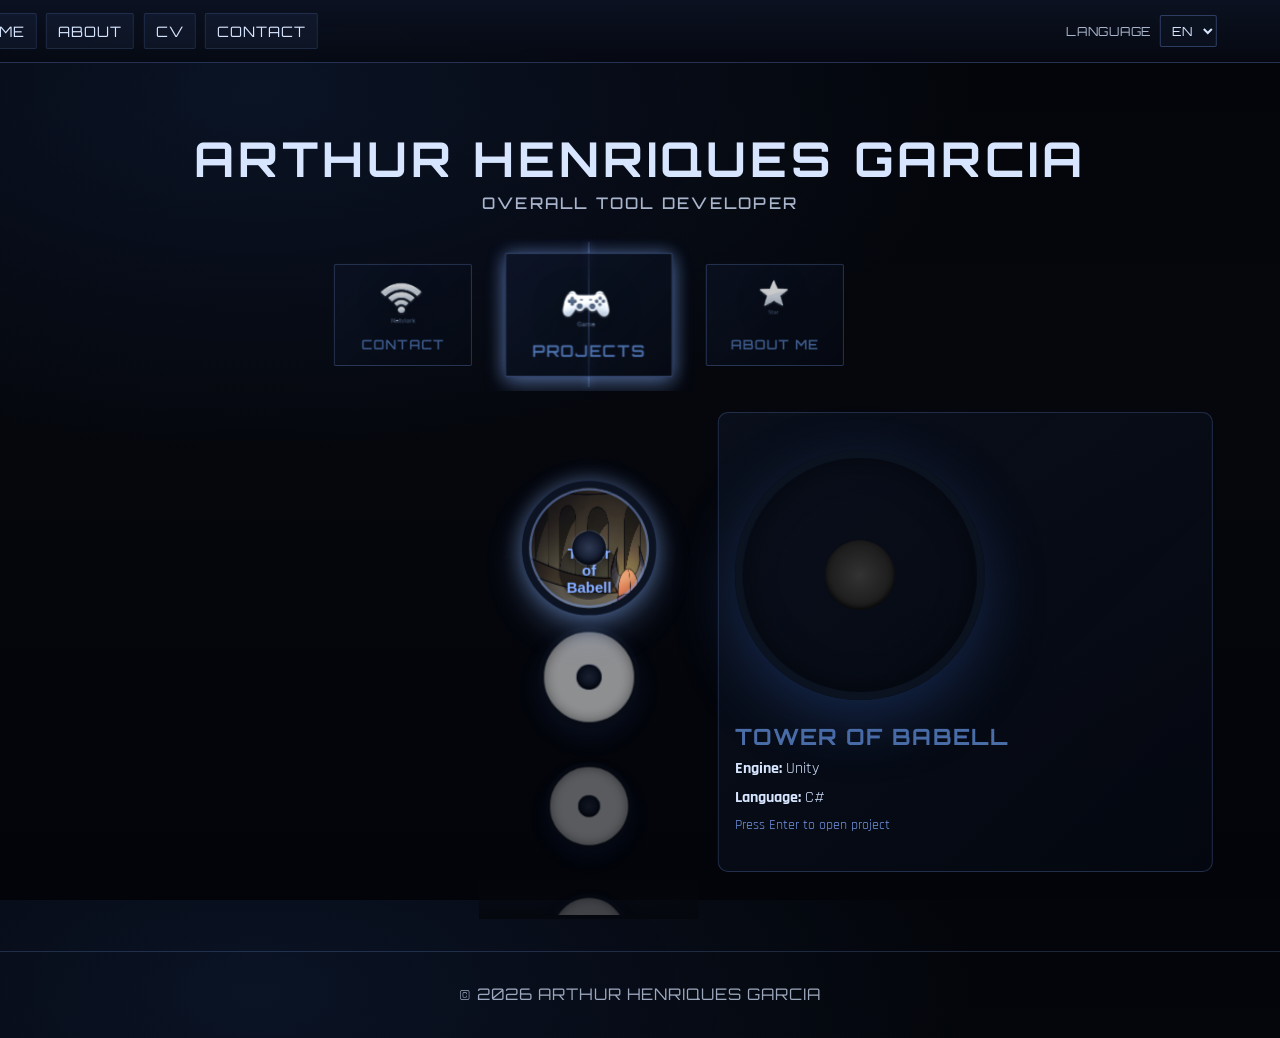
==== index.html @ 3f370b8b "Rename Index.html to index.html" ====
<!doctype html>
	<html lang="en">
	<head>
		<meta charset="utf-8">
		<meta name="viewport" content="width=device-width, initial-scale=1">
		<title>Portfolio - Arthur Henriques Garcia</title>
		<link rel="stylesheet" href="styles.css">
	</head>
	<body>
		<nav class="navbar" aria-label="Site menu">
			<div class="nav-container">
				<button class="burger-menu" id="burgerBtn" aria-label="Toggle menu" aria-expanded="false" aria-controls="navMenu">
					<span></span><span></span><span></span>
				</button>
				<ul class="nav-menu" id="navMenu">
					<li><a href="index.html">Home</a></li>
					<li><a href="about.html">About Me</a></li>
					<li><a href="cv.html">CV</a></li>
					<li><a href="contact.html">Contact</a></li>
				</ul>
			</div>
		</nav>

		<main id="homeView">
			<header class="hero">
				<h1 class="name">Arthur Henriques Garcia</h1>
				<p class="role">Overall Tool developer</p>
			</header>

			<section class="xmb-shell" id="xmbShell" aria-label="XMB Navigation">
				<div class="xmb-ribbon" id="xmbRibbon" role="tablist" aria-label="Main Sections">
					<button id="tab-projects" class="xmb-section-tile" data-section="projects" type="button" role="tab" aria-selected="true" aria-controls="panel-projects" tabindex="0">
						<span class="xmb-icon" aria-hidden="true">
							<img class="xmb-icon-media xmb-icon-media--wide xmb-icon-media--project-left" src="TabIcon/Main/Project%20main.png" alt="">
						</span>
						<span class="xmb-title">Projects</span>
					</button>
					<button id="tab-about" class="xmb-section-tile" data-section="about" type="button" role="tab" aria-selected="false" aria-controls="panel-about" tabindex="-1">
						<span class="xmb-icon" aria-hidden="true">
							<img class="xmb-icon-media" src="TabIcon/Icon/About%20me%20Icon.png" alt="">
						</span>
						<span class="xmb-title">About Me</span>
					</button>
					<button id="tab-cv" class="xmb-section-tile" data-section="cv" type="button" role="tab" aria-selected="false" aria-controls="panel-cv" tabindex="-1">
						<span class="xmb-icon" aria-hidden="true">
							<img class="xmb-icon-media" src="TabIcon/Icon/CV%20icon.png" alt="">
						</span>
						<span class="xmb-title">CV</span>
					</button>
					<button id="tab-contact" class="xmb-section-tile" data-section="contact" type="button" role="tab" aria-selected="false" aria-controls="panel-contact" tabindex="-1">
						<span class="xmb-icon" aria-hidden="true">
							<img class="xmb-icon-media xmb-icon-media--contact-left" src="TabIcon/Icon/Contact%20me%20Icon.png" alt="">
						</span>
						<span class="xmb-title">Contact</span>
					</button>
				</div>

				<div class="xmb-panels" id="xmbPanels">
					<section id="panel-projects" class="xmb-panel" data-panel="projects" role="tabpanel" aria-labelledby="tab-projects" aria-hidden="false">
						<div class="xmb-projects-layout">
							<section class="project-selector" aria-label="Project selector">
								<div class="selector-grid" id="selectorGrid" role="list" aria-label="Project disks">
									<button class="project-selector-box" type="button" role="listitem" tabindex="0" data-project="0" data-name="Tower of Babell" data-img="https://via.placeholder.com/300x300/16a34a/000000?text=Tower+of+Babell" data-engine="Unity" data-language="C#" aria-label="Tower of Babell project" style="background-image:url('Background/M4BO_Startscreen.png');background-size:calc(98% + 5px) 118%;background-repeat:no-repeat;background-position:center;"><span class="box-label">Tower of Babell</span></button>
									<button class="project-selector-box" type="button" role="listitem" tabindex="-1" data-project="1" data-name="Arthurs Playground" data-img="https://via.placeholder.com/300x300/16a34a/000000?text=Playground" data-engine="Unity" data-language="C#" aria-label="Arthurs Playground project" style="background-image:url('https://via.placeholder.com/300x300/16a34a/000000?text=Playground')"><span class="box-label">Arthurs Playground</span></button>
									<button class="project-selector-box" type="button" role="listitem" tabindex="-1" data-project="2" data-name="TowerDefense" data-img="https://via.placeholder.com/300x300/16a34a/000000?text=TowerDefense" data-engine="Unity" data-language="C#" aria-label="TowerDefense project" style="background-image:url('https://via.placeholder.com/300x300/16a34a/000000?text=TowerDefense')"><span class="box-label">TowerDefense</span></button>
									<button class="project-selector-box" type="button" role="listitem" tabindex="-1" data-project="3" data-name="Godot game" data-img="https://via.placeholder.com/300x300/16a34a/000000?text=Godot" data-engine="Godot" data-language="GDScript" aria-label="Godot game project" style="background-image:url('https://via.placeholder.com/300x300/16a34a/000000?text=Godot')"><span class="box-label">Godot game</span></button>
									<button class="project-selector-box" type="button" role="listitem" tabindex="-1" data-project="4" data-name="Small C++ games" data-img="https://via.placeholder.com/300x300/16a34a/000000?text=C++" data-engine="Custom" data-language="C++" aria-label="Small C++ games project" style="background-image:url('https://via.placeholder.com/300x300/16a34a/000000?text=C++')"><span class="box-label">Small C++ games</span></button>
									<button class="project-selector-box" type="button" role="listitem" tabindex="-1" data-project="5" data-name="Fractured" data-img="https://via.placeholder.com/300x300/16a34a/000000?text=Fractured" data-engine="Unity" data-language="C#" aria-label="Fractured project" style="background-image:url('https://via.placeholder.com/300x300/16a34a/000000?text=Fractured')"><span class="box-label">Fractured</span></button>
									<button class="project-selector-box" type="button" role="listitem" tabindex="-1" data-project="6" data-name="Roguelike Action Platformer" data-img="https://via.placeholder.com/300x300/16a34a/000000?text=Roguelike" data-engine="Unity" data-language="C#" aria-label="Roguelike Action Platformer project" style="background-image:url('https://via.placeholder.com/300x300/16a34a/000000?text=Roguelike')"><span class="box-label">Roguelike Platformer</span></button>
									<button class="project-selector-box" type="button" role="listitem" tabindex="-1" data-project="7" data-name="Vertical Slice" data-img="https://via.placeholder.com/300x300/16a34a/000000?text=Vertical+Slice" data-engine="Unity" data-language="C#" aria-label="Vertical Slice project" style="background-image:url('https://via.placeholder.com/300x300/16a34a/000000?text=Vertical+Slice')"><span class="box-label">Vertical Slice</span></button>
								</div>
							</section>

							<div class="main-display" id="mainDisplay" aria-live="polite">
								<div class="display-content" id="displayContent"></div>
							</div>
						</div>
					</section>

					<section id="panel-about" class="xmb-panel" data-panel="about" role="tabpanel" aria-labelledby="tab-about" aria-hidden="true">
						<div class="xmb-page-layout">
							<div class="xmb-page-icon-wrap">
								<img class="xmb-page-icon xmb-page-icon--wide xmb-page-icon--about-left" src="TabIcon/Main/About%20me%20main.png" alt="About Me icon">
							</div>
							<div class="xmb-page-content xmb-info-card panel-scroll" tabindex="-1" data-source="about.html" data-source-root=".about-section">
								<p>Loading About Me…</p>
							</div>
						</div>
					</section>

					<section id="panel-cv" class="xmb-panel" data-panel="cv" role="tabpanel" aria-labelledby="tab-cv" aria-hidden="true">
						<div class="xmb-page-layout">
							<div class="xmb-page-icon-wrap">
								<img class="xmb-page-icon xmb-page-icon--wide" src="TabIcon/Main/CV%20main.png" alt="CV icon">
							</div>
							<div class="xmb-page-content xmb-info-card panel-scroll" tabindex="-1" data-source="cv.html" data-source-root=".cv-section">
								<p>Loading CV…</p>
							</div>
						</div>
					</section>

					<section id="panel-contact" class="xmb-panel" data-panel="contact" role="tabpanel" aria-labelledby="tab-contact" aria-hidden="true">
						<div class="xmb-page-layout">
							<div class="xmb-page-icon-wrap">
								<img class="xmb-page-icon" src="TabIcon/Main/Contact%20me%20main.png" alt="Contact icon">
							</div>
							<div class="xmb-page-content xmb-info-card panel-scroll" tabindex="-1" data-source="contact.html" data-source-root=".contact-section">
								<p>Loading Contact…</p>
							</div>
						</div>
					</section>
				</div>
			</section>

			<div id="xmbLive" class="sr-only" aria-live="polite"></div>
		</main>

		<footer class="footer">© <span id="year"></span> Arthur Henriques Garcia</footer>

		<noscript>
			<style>
				.xmb-panel{display:block!important;opacity:1!important;transform:none!important}
			</style>
		</noscript>

		<script src="js/site-shell.js"></script>
		<script src="xmb.js"></script>
	</body>
	</html>
---- styles.css ----
@import url('https://fonts.googleapis.com/css2?family=Orbitron:wght@500;600;700&family=Rajdhani:wght@400;500;600;700&display=swap');

:root{
	--xmb-bg:#05070d;
	--xmb-card:#0b1220;
	--xmb-accent:#4b6ea8;
	--xmb-accent-2:#81a8ff;
	--xmb-text:#d7e5ff;
	--xmb-text-dim:rgba(215,229,255,0.78);
	--xmb-font-family:'Rajdhani', 'Segoe UI', Tahoma, Verdana, sans-serif;
	--xmb-display-font:'Orbitron', 'Rajdhani', 'Segoe UI', Tahoma, Verdana, sans-serif;

	--xmb-space-1:0.4rem;
	--xmb-space-2:0.75rem;
	--xmb-space-3:1rem;
	--xmb-space-4:1.5rem;
	--xmb-space-5:2rem;

	--xmb-duration-fast:180ms;
	--xmb-duration:360ms;
	--xmb-duration-slow:440ms;
	--xmb-ease:cubic-bezier(0.22, 0.61, 0.36, 1);

	--xmb-scale-idle:0.9;
	--xmb-scale-near:0.98;
	--xmb-scale-focus:1.12;
	--xmb-project-scale-idle:0.88;
	--xmb-project-scale-near:0.98;
	--xmb-project-scale-focus:1.2;

	--xmb-ribbon-item:150px;
	--xmb-ribbon-edge:24%;
	--xmb-project-size:112px;
	--xmb-project-column:220px;
	--xmb-project-gap:0.6rem;
	--xmb-edge-fade-size:44px;
}

*{box-sizing:border-box}
html,body{height:100%}
body{
	margin:0;
	font-family:var(--xmb-font-family);
	background:radial-gradient(1200px 600px at 20% 10%, rgba(34,64,122,0.24), transparent 60%), linear-gradient(180deg,#03050a 0%, #05070d 45%, #02040a 100%);
	color:var(--xmb-text);
	-webkit-font-smoothing:antialiased;
	padding-top:96px;
}

.sr-only{
	position:absolute;
	width:1px;
	height:1px;
	padding:0;
	margin:-1px;
	overflow:hidden;
	clip:rect(0,0,0,0);
	white-space:nowrap;
	border:0;
}

.navbar{
	position:fixed;
	top:0;
	left:0;
	right:0;
	z-index:1000;
	background:linear-gradient(180deg, rgba(12,18,34,0.96), rgba(6,9,18,0.92));
	backdrop-filter:blur(6px);
	border-bottom:1px solid rgba(129,168,255,0.22);
}
.nav-container{
	max-width:1200px;
	margin:0 auto;
	padding:0.8rem 1rem;
	display:flex;
	align-items:center;
	justify-content:space-between;
	gap:var(--xmb-space-3);
}
.burger-menu{
	display:none;
	flex-direction:column;
	gap:0.3rem;
	padding:0.45rem;
	border:none;
	background:transparent;
	cursor:pointer;
}
.burger-menu span{
	width:25px;
	height:2px;
	background:var(--xmb-accent);
	transition:transform var(--xmb-duration-fast) var(--xmb-ease), opacity var(--xmb-duration-fast) var(--xmb-ease);
}
.burger-menu.active span:nth-child(1){transform:translateY(7px) rotate(45deg)}
.burger-menu.active span:nth-child(2){opacity:0}
.burger-menu.active span:nth-child(3){transform:translateY(-7px) rotate(-45deg)}

.nav-menu{
	list-style:none;
	display:flex;
	gap:0.6rem;
	margin:0;
	padding:0;
}
.nav-menu a{
	display:inline-flex;
	align-items:center;
	text-decoration:none;
	color:var(--xmb-text);
	font-family:var(--xmb-display-font);
	letter-spacing:0.06em;
	text-transform:uppercase;
	padding:0.5rem 0.7rem;
	border:1px solid rgba(129,168,255,0.15);
	background:rgba(75,110,168,0.1);
	border-radius:2px;
	font-size:0.9rem;
	transition:transform var(--xmb-duration-fast) var(--xmb-ease), box-shadow var(--xmb-duration-fast) var(--xmb-ease), background var(--xmb-duration-fast) var(--xmb-ease);
}

.language-switcher{
	display:inline-flex;
	align-items:center;
	gap:0.45rem;
	margin-left:auto;
}
.language-switcher-label{
	font-family:var(--xmb-display-font);
	letter-spacing:0.06em;
	text-transform:uppercase;
	font-size:0.78rem;
	color:var(--xmb-text-dim);
}
.language-switcher-select{
	font-family:var(--xmb-display-font);
	font-size:0.78rem;
	letter-spacing:0.04em;
	text-transform:uppercase;
	color:var(--xmb-text);
	background:rgba(11,18,32,0.92);
	border:1px solid rgba(129,168,255,0.3);
	border-radius:2px;
	padding:0.38rem 0.45rem;
	outline:none;
}
.language-switcher-select:focus{
	border-color:rgba(129,168,255,0.7);
	box-shadow:0 0 0 2px rgba(129,168,255,0.25);
}
.nav-menu a:hover{
	background:rgba(75,110,168,0.28);
	box-shadow:0 0 10px rgba(129,168,255,0.35);
	transform:translateY(-1px);
}

.hero{
	text-align:center;
	padding:2rem 1rem 1.6rem;
}
.name{
	font-family:var(--xmb-display-font);
	font-size:3rem;
	letter-spacing:0.08em;
	text-transform:uppercase;
	margin:0 0 0.25rem;
}
.role{
	margin:0;
	color:var(--xmb-text-dim);
	font-family:var(--xmb-display-font);
	font-weight:500;
	letter-spacing:0.14em;
	text-transform:uppercase;
}

.xmb-shell{
	max-width:1200px;
	margin:0 auto;
	padding:0 var(--xmb-space-4) var(--xmb-space-5);
}

.xmb-ribbon{
	position:relative;
	overflow:hidden;
	overflow-y:hidden;
	padding:0;
	height:152px;
	margin:0 0 1rem;
}
.xmb-ribbon::before{
	content:'';
	position:absolute;
	left:50%;
	top:0.2rem;
	bottom:0.2rem;
	width:2px;
	transform:translateX(-50%);
	background:linear-gradient(to bottom, rgba(129,168,255,0.18), rgba(129,168,255,0.95), rgba(129,168,255,0.18));
	box-shadow:0 0 10px rgba(129,168,255,0.4);
	pointer-events:none;
	z-index:1;
}
.xmb-ribbon::-webkit-scrollbar{height:0}

.xmb-section-tile{
	position:absolute;
	left:50%;
	top:50%;
	width:var(--xmb-ribbon-item);
	transform:translate(-50%, -50%) translateX(var(--xmb-ribbon-x, 0px)) scale(var(--xmb-ribbon-scale, var(--xmb-scale-idle)));
	padding:0.9rem 0.75rem;
	border:1px solid rgba(129,168,255,0.35);
	border-radius:2px;
	background:linear-gradient(135deg, rgba(13,21,39,0.82), rgba(7,11,22,0.72));
	color:var(--xmb-text);
	display:flex;
	flex-direction:column;
	align-items:center;
	gap:0.4rem;
	cursor:pointer;
	opacity:0.86;
	transition:transform var(--xmb-duration) var(--xmb-ease), box-shadow var(--xmb-duration) var(--xmb-ease), opacity var(--xmb-duration) var(--xmb-ease), filter var(--xmb-duration) var(--xmb-ease);
	will-change:transform, opacity;
	z-index:var(--xmb-ribbon-z, 2);
}
.xmb-section-tile.is-near{--xmb-ribbon-scale:var(--xmb-scale-near);opacity:0.95}
.xmb-section-tile.is-focused{
	--xmb-ribbon-scale:var(--xmb-scale-focus);
	opacity:1;
	filter:brightness(1.06);
	box-shadow:0 8px 20px rgba(129,168,255,0.3), 0 0 16px rgba(129,168,255,0.45);
}
.xmb-icon{
	width:80px;
	height:56px;
	display:flex;
	align-items:center;
	justify-content:center;
	line-height:1;
	flex-shrink:0;
}
.xmb-icon-media{
	max-width:100%;
	max-height:100%;
	width:auto;
	height:auto;
	display:block;
	margin:0 auto;
	object-fit:contain;
	object-position:center;
	filter:drop-shadow(0 6px 14px rgba(0,0,0,0.28));
}
.xmb-icon-media--wide{
	width:100%;
	max-height:52px;
}
.xmb-icon-media--project-left{
	transform:translateX(5px);
}
.xmb-icon-media--contact-left{
	transform:translateX(-8.5px);
}
.xmb-icon-fallback{
	font-size:2rem;
	text-shadow:0 0 14px rgba(129,168,255,0.34);
}
.xmb-title{
	font-family:var(--xmb-display-font);
	font-size:0.9rem;
	color:var(--xmb-accent);
	font-weight:600;
	letter-spacing:0.08em;
	text-transform:uppercase;
}

/* High-contrast keyboard ring for accessibility */
.xmb-section-tile:focus-visible,
.project-selector-box:focus-visible,
.xmb-action:focus-visible{
	outline:2px solid var(--xmb-accent-2);
	outline-offset:2px;
}

.xmb-panels{position:relative;min-height:440px}
.xmb-panel{
	display:block;
	opacity:1;
	transform:translateY(0);
	transition:opacity var(--xmb-duration-slow) var(--xmb-ease), transform var(--xmb-duration-slow) var(--xmb-ease);
}

/* JS-enabled mode: only active panel visible; no-JS keeps stacked flow */
body.js-enabled .xmb-panel{
	display:none;
	opacity:0;
	transform:translateY(10px);
	pointer-events:none;
}
body.js-enabled .xmb-panel.is-active{
	display:block;
	opacity:1;
	transform:translateY(0);
	pointer-events:auto;
}

.xmb-projects-layout{
	display:grid;
	grid-template-columns:minmax(320px, 1fr) var(--xmb-project-column) minmax(320px, 1fr);
	align-items:start;
	gap:1.2rem;
	padding-top:0.35rem;
}

.project-selector{
	grid-column:2;
	width:var(--xmb-project-column);
	max-width:var(--xmb-project-column);
	min-width:var(--xmb-project-column);
	overflow:hidden;
	padding:0.2rem 0;
	position:relative;
}
.selector-grid{
	display:flex;
	flex-direction:column;
	gap:var(--xmb-project-gap);
	height:500px;
	overflow-y:auto;
	overflow-x:hidden;
	scrollbar-width:none;
	scroll-behavior:smooth;
	padding:35% 0.4rem;
}
.selector-grid::-webkit-scrollbar{width:0}

/* Edge fade cues: hidden at boundaries by JS class toggles */
.project-selector::before,
.project-selector::after{
	content:'';
	position:absolute;
	left:0;
	right:0;
	height:var(--xmb-edge-fade-size);
	pointer-events:none;
	z-index:4;
	opacity:1;
	transition:opacity var(--xmb-duration-fast) var(--xmb-ease);
}
.project-selector::before{
	top:0;
	background:linear-gradient(to bottom, rgba(5,7,13,0.95), rgba(5,7,13,0));
}
.project-selector::after{
	bottom:0;
	background:linear-gradient(to top, rgba(5,7,13,0.95), rgba(5,7,13,0));
}
.project-selector.at-start::before{opacity:0}
.project-selector.at-end::after{opacity:0}

.project-selector-box{
	width:var(--xmb-project-size);
	height:var(--xmb-project-size);
	aspect-ratio:1 / 1;
	flex:0 0 var(--xmb-project-size);
	border:6px solid #0b1220;
	border-radius:50%;
	align-self:center;
	background-size:cover;
	background-position:center;
	cursor:pointer;
	transform:translate3d(var(--xmb-shift-x, 0), var(--xmb-shift-y, 0), 0) scale(var(--xmb-scale, var(--xmb-project-scale-idle)));
	filter:brightness(var(--xmb-brightness, 0.84));
	opacity:0.95;
	box-shadow:0 12px 28px rgba(50,88,170,0.22), inset 0 0 14px rgba(0,0,0,0.45);
	position:relative;
	overflow:hidden;
	transition:transform var(--xmb-duration) var(--xmb-ease), box-shadow var(--xmb-duration) var(--xmb-ease), filter var(--xmb-duration) var(--xmb-ease), opacity var(--xmb-duration) var(--xmb-ease);
	will-change:transform, opacity;
}
.project-selector-box.is-near{
	--xmb-scale:var(--xmb-project-scale-near);
	--xmb-brightness:0.95;
}
.project-selector-box.is-focused{
	--xmb-scale:var(--xmb-project-scale-focus);
	--xmb-brightness:1.08;
	opacity:1;
	box-shadow:0 14px 30px rgba(129,168,255,0.3), 0 0 18px rgba(129,168,255,0.45), inset 0 0 0 2px rgba(129,168,255,0.45), inset 0 0 14px rgba(0,0,0,0.4);
	z-index:3;
}
.project-selector-box::before{
	content:'';
	position:absolute;
	inset:0;
	background:rgba(75,110,168,0.22);
	opacity:0;
	transition:opacity var(--xmb-duration-fast) var(--xmb-ease);
}
.project-selector-box.is-focused::before{opacity:0.42}
.project-selector-box::after{
	content:'';
	position:absolute;
	left:50%;
	top:50%;
	transform:translate(-50%, -50%);
	width:28%;
	height:28%;
	border-radius:50%;
	background:radial-gradient(circle,#2c364d 0%,#0f1628 65%,#070c18 100%);
	box-shadow:inset 0 -2px 4px rgba(0,0,0,0.75), 0 0 0 1px rgba(129,168,255,0.2);
	z-index:2;
	pointer-events:none;
}
.box-label{
	position:absolute;
	left:50%;
	bottom:0.45rem;
	transform:translateX(-50%);
	font-size:0.78rem;
	font-weight:600;
	padding:0.15rem 0.4rem;
	color:var(--xmb-accent-2);
	background:rgba(3,6,12,0.45);
	border-radius:999px;
	text-shadow:0 1px 5px rgba(0,0,0,0.9);
	opacity:0;
	transition:opacity var(--xmb-duration-fast) var(--xmb-ease);
	pointer-events:none;
}
.project-selector-box.is-focused .box-label{opacity:1}

.main-display{
	grid-column:3;
	justify-self:start;
	width:100%;
	display:flex;
	align-items:center;
	justify-content:center;
	min-height:460px;
	background:linear-gradient(135deg, rgba(11,18,32,0.78), rgba(6,10,20,0.6));
	border:1px solid rgba(129,168,255,0.22);
	border-radius:10px;
	padding:1rem;
}
.display-content{
	opacity:0;
	transition:opacity var(--xmb-duration-fast) var(--xmb-ease);
}
.display-content.show{opacity:1}

.cd-container{display:flex;justify-content:center;align-items:center;perspective:900px}
.cd-layout{display:flex;align-items:center;gap:1.4rem;flex-wrap:wrap}
.cd{
	width:250px;
	height:250px;
	border-radius:50%;
	background-size:cover;
	background-position:center;
	border:8px solid #0b1220;
	box-shadow:0 20px 60px rgba(50,88,170,0.35), inset 0 0 30px rgba(0,0,0,0.5);
	animation:diskSpinHorizontal 5.2s linear infinite;
	cursor:pointer;
	position:relative;
	transform-style:preserve-3d;
	will-change:transform;
}
.cd::after{
	content:'';
	position:absolute;
	inset:50%;
	transform:translate(-50%,-50%);
	width:70px;
	height:70px;
	border-radius:50%;
	background:radial-gradient(circle,#333 0%,#111 100%);
	box-shadow:inset 0 -2px 5px rgba(0,0,0,0.8);
}
.cd-label{margin:0;font-size:1.4rem;color:var(--xmb-accent);font-weight:700}
.cd-label{font-family:var(--xmb-display-font);letter-spacing:0.06em;text-transform:uppercase}
.cd-meta{display:flex;flex-direction:column;gap:0.5rem;min-width:220px}
.cd-detail{margin:0;color:var(--xmb-text);font-size:1rem}
.cd-hint{margin:0;color:rgba(129,168,255,0.88);font-size:0.9rem}

@keyframes diskSpinHorizontal{
	0%{transform:translateY(0) rotateX(10deg) rotateY(0deg) translateZ(6px)}
	25%{transform:translateY(-6px) rotateX(10deg) rotateY(90deg) translateZ(12px)}
	50%{transform:translateY(0) rotateX(10deg) rotateY(180deg) translateZ(6px)}
	75%{transform:translateY(-6px) rotateX(10deg) rotateY(270deg) translateZ(12px)}
	100%{transform:translateY(0) rotateX(10deg) rotateY(360deg) translateZ(6px)}
}

.xmb-info-card{
	background:linear-gradient(135deg, rgba(11,18,32,0.82), rgba(6,10,20,0.72));
	border:1px solid rgba(129,168,255,0.3);
	border-radius:4px;
	padding:var(--xmb-space-5);
	max-width:780px;
	max-height:62vh;
	margin:0 auto;
	overflow-y:auto;
	scroll-behavior:smooth;
}
.xmb-info-card::-webkit-scrollbar{width:0}
.xmb-info-card h1,
.xmb-info-card h2,
.xmb-info-card h3,
.xmb-info-card h4{
	font-family:var(--xmb-display-font);
	letter-spacing:0.05em;
	text-transform:uppercase;
}
.xmb-info-card h2{margin:0 0 0.8rem;color:var(--xmb-accent)}
.xmb-info-card p{margin:0 0 1rem;line-height:1.7;color:rgba(215,229,255,0.9)}
.xmb-page-layout{
	display:grid;
	grid-template-columns:minmax(0,1fr) 140px minmax(0,1fr);
	align-items:start;
	gap:1.2rem;
	max-width:1200px;
	margin:0 auto;
}
.xmb-page-icon-wrap{
	grid-column:2;
	flex:0 0 140px;
	display:flex;
	justify-content:center;
	align-items:center;
	padding-top:0;
}
.xmb-page-icon{
	width:148px;
	height:118px;
	display:block;
	margin:0 auto;
	border-radius:28px;
	border:4px solid rgba(11,18,32,0.95);
	object-fit:contain;
	object-position:center;
	box-shadow:0 14px 30px rgba(129,168,255,0.3), inset 0 0 0 2px rgba(129,168,255,0.35);
	background:#0b1220;
	padding:0.45rem;
}
.xmb-page-icon--wide{
	width:164px;
}
.xmb-page-icon--about-left{
	transform:translateX(-12.5px);
}
.xmb-page-content{
	grid-column:3;
	justify-self:start;
	width:min(100%, 780px);
	max-height:68vh;
}
.xmb-page-content table{width:100%}
.xmb-page-content h1,
.xmb-page-content h2,
.xmb-page-content h3{color:var(--xmb-accent)}
.xmb-page-content .page-title{
	margin:0 0 0.8rem;
	color:var(--xmb-accent-2);
	font-family:var(--xmb-display-font);
	font-size:1.85rem;
	letter-spacing:0.06em;
	text-transform:uppercase;
}
.xmb-page-content .section-subtitle{
	margin:1.6rem 0 0.65rem;
	color:var(--xmb-accent);
	font-family:var(--xmb-display-font);
	font-size:0.95rem;
	letter-spacing:0.07em;
	text-transform:uppercase;
}
.xmb-page-content .contact-form{
	display:flex;
	flex-direction:column;
	gap:0.8rem;
	margin-top:0.5rem;
}
.xmb-page-content .form-field{
	width:100%;
	padding:0.75rem;
	border-radius:6px;
	border:1px solid rgba(129,168,255,0.45);
	background:rgba(255,255,255,0.06);
	color:var(--xmb-text);
	font-family:var(--xmb-font-family);
	font-size:0.95rem;
}
.xmb-page-content .form-field::placeholder{color:rgba(215,229,255,0.62)}
.xmb-page-content .form-field:focus-visible{outline:2px solid var(--xmb-accent-2);outline-offset:2px}
.xmb-page-content .form-field--textarea{resize:vertical;min-height:118px}
.xmb-page-content .btn-primary,
.xmb-page-content .btn-secondary{
	display:inline-flex;
	align-items:center;
	justify-content:center;
	text-decoration:none;
	padding:0.7rem 1.05rem;
	border-radius:6px;
	font-family:var(--xmb-display-font);
	letter-spacing:0.06em;
	text-transform:uppercase;
	font-weight:600;
	cursor:pointer;
	transition:transform var(--xmb-duration-fast) var(--xmb-ease), box-shadow var(--xmb-duration-fast) var(--xmb-ease), opacity var(--xmb-duration-fast) var(--xmb-ease);
}
.xmb-page-content .btn-primary{
	border:none;
	color:#041225;
	background:linear-gradient(135deg,var(--xmb-accent),var(--xmb-accent-2));
}
.xmb-page-content .btn-secondary{
	border:1px solid rgba(129,168,255,0.42);
	background:rgba(75,110,168,0.2);
	color:var(--xmb-text);
}
.xmb-page-content .btn-primary:hover,
.xmb-page-content .btn-secondary:hover{
	opacity:0.92;
	transform:translateY(-1px);
	box-shadow:0 0 12px rgba(129,168,255,0.35);
}
.xmb-page-content .section-actions{margin-top:1.3rem}
.xmb-page-content .contact-links a,
.xmb-page-content .contact-content a{color:var(--xmb-accent-2)}
.xmb-action{
	display:inline-flex;
	align-items:center;
	text-decoration:none;
	font-family:var(--xmb-display-font);
	letter-spacing:0.08em;
	text-transform:uppercase;
	padding:0.65rem 1rem;
	border-radius:2px;
	background:rgba(75,110,168,0.2);
	border:1px solid rgba(129,168,255,0.35);
	color:var(--xmb-text);
	transition:transform var(--xmb-duration-fast) var(--xmb-ease), box-shadow var(--xmb-duration-fast) var(--xmb-ease), background var(--xmb-duration-fast) var(--xmb-ease);
}
.xmb-action:hover{
	background:rgba(75,110,168,0.35);
	box-shadow:0 0 12px rgba(129,168,255,0.35);
	transform:translateY(-1px);
}

.footer{
	text-align:center;
	padding:var(--xmb-space-5) var(--xmb-space-4);
	color:rgba(215,229,255,0.72);
	font-family:var(--xmb-display-font);
	letter-spacing:0.06em;
	text-transform:uppercase;
	border-top:1px solid rgba(129,168,255,0.2);
}

/* Desktop >=1200 */
@media (min-width:1200px){
	.nav-container,
	.xmb-shell{
		max-width:1360px;
	}
	.nav-container,
	.xmb-shell{
		transform:translateX(clamp(-5.8rem, -4vw, -2.8rem));
	}
	.nav-container{
		padding-left:0.75rem;
		padding-right:0.75rem;
	}
	.xmb-shell{
		padding-left:var(--xmb-space-3);
		padding-right:var(--xmb-space-3);
	}
	.xmb-ribbon{--xmb-ribbon-edge:22%}
}

/* Tablet 768-1199 */
@media (min-width:768px) and (max-width:1199px){
	:root{
		--xmb-ribbon-item:132px;
		--xmb-project-size:100px;
		--xmb-project-column:200px;
	}
	.xmb-ribbon{--xmb-ribbon-edge:15%}
	.main-display{min-height:390px}
	.cd{width:210px;height:210px}
}

/* Mobile <768 */
@media (max-width:767px){
	:root{
		--xmb-ribbon-item:112px;
		--xmb-project-size:86px;
		--xmb-project-column:170px;
	}
	body{padding-top:74px}
	.burger-menu{display:flex}
	.nav-menu{
		position:absolute;
		top:100%;
		left:0;
		right:0;
		background:rgba(6,9,18,0.98);
		border-bottom:1px solid rgba(129,168,255,0.22);
		padding:0.8rem;
		flex-direction:column;
		display:none;
	}
	.nav-menu.active{display:flex}

	.name{font-size:2.1rem}
	.xmb-shell{padding-left:var(--xmb-space-3);padding-right:var(--xmb-space-3)}
	.xmb-ribbon{
		display:flex;
		justify-content:flex-start;
		gap:0.8rem;
		overflow-x:auto;
		overflow-y:hidden;
		scroll-snap-type:x proximity;
		scrollbar-width:none;
		padding:0.8rem var(--xmb-ribbon-edge);
		height:auto;
		-webkit-overflow-scrolling:touch;
	}
	.xmb-ribbon::before{top:0.1rem;bottom:0.1rem}
	.xmb-section-tile{
		position:static;
		left:auto;
		top:auto;
		flex:0 0 var(--xmb-ribbon-item);
		scroll-snap-align:center;
		transform:scale(var(--xmb-ribbon-scale, var(--xmb-scale-idle)));
		z-index:auto;
	}
	.xmb-ribbon{--xmb-ribbon-edge:8%}
	.xmb-projects-layout{
		grid-template-columns:minmax(0, 1fr);
		justify-items:center;
		gap:0.8rem;
	}
	.project-selector{
		grid-column:1;
		width:100%;
		max-width:var(--xmb-project-column);
		min-width:0;
		margin:0 auto;
	}
	.selector-grid{
		height:340px;
		padding:20% 0.4rem;
	}
	.main-display{
		grid-column:1;
		justify-self:center;
		width:100%;
		min-height:320px;
	}
	.cd{width:150px;height:150px}
	.cd-meta{min-width:0}
	.cd-label{font-size:1.05rem}
	.cd-detail,.cd-hint{font-size:0.82rem}
	.xmb-info-card{padding:var(--xmb-space-4)}
	.xmb-page-layout{display:flex;flex-direction:column;align-items:center;gap:0.75rem}
	.xmb-icon{width:66px;height:46px}
	.xmb-icon-fallback{font-size:1.7rem}
	.xmb-page-icon,
	.xmb-page-icon--wide{width:124px;height:96px}
}

/* Very small screens: collapse to horizontal swipeable disk row */
@media (max-width:399px){
	:root{
		--xmb-ribbon-item:102px;
		--xmb-project-size:74px;
		--xmb-project-column:100%;
	}
	.xmb-projects-layout{
		grid-template-columns:minmax(0, 1fr);
		gap:0.75rem;
	}
	.project-selector{width:100%;min-width:0;padding:0.25rem 0.2rem 0.1rem}
	.selector-grid{
		flex-direction:row;
		height:auto;
		overflow-x:auto;
		overflow-y:hidden;
		padding:0.25rem 16%;
		align-items:center;
		justify-content:flex-start;
	}
	.project-selector::before,
	.project-selector::after{display:none}
	.main-display{
		grid-column:1;
		justify-self:center;
		min-height:250px;
	}
	.cd{width:126px;height:126px}
	.cd-layout{gap:0.75rem}
	.cd-label{font-size:0.95rem}
	.cd-detail,.cd-hint{font-size:0.75rem}
}

/* Respect reduced motion preference */
@media (prefers-reduced-motion: reduce){
	:root{
		--xmb-duration-fast:1ms;
		--xmb-duration:1ms;
		--xmb-duration-slow:1ms;
	}
	*{
		animation-duration:1ms !important;
		animation-iteration-count:1 !important;
		transition-duration:1ms !important;
		scroll-behavior:auto !important;
	}
}
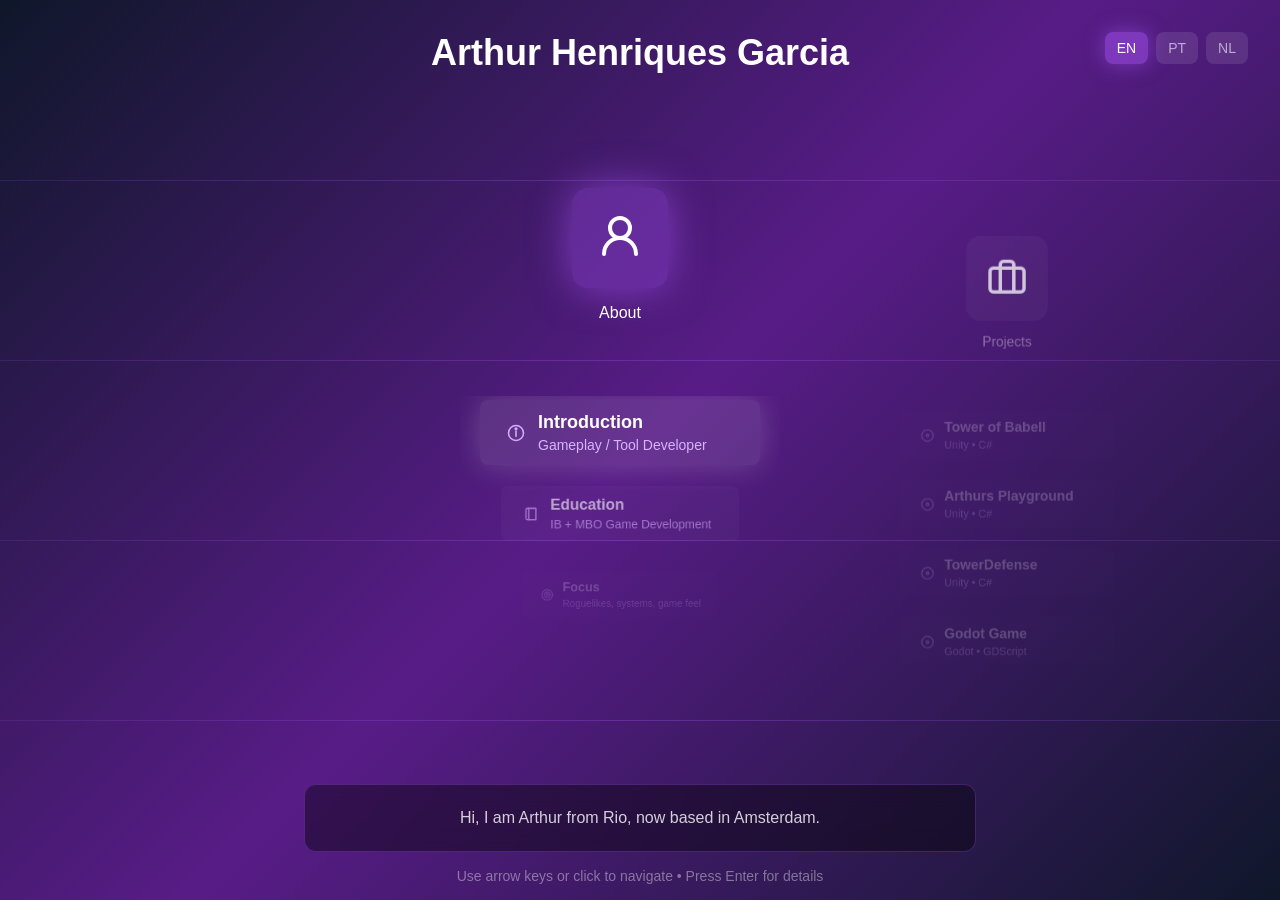
==== commit bd0e6abf: "Merge branch 'main' of https://github.com/zmbfiedk/zmbfiedk.github.io" ====
--- a/index.html
+++ b/index.html
@@ -1,130 +1,77 @@
+<!DOCTYPE html>
+<html lang="en">
+<head>
+    <meta charset="UTF-8">
+    <meta name="viewport" content="width=device-width, initial-scale=1.0">
+    <title>XMB Portfolio</title>
+    <link rel="stylesheet" href="xmb-portfolio.css">
+</head>
+<body>
+    <!-- Wave background -->
+    <div class="wave-container">
+        <div class="wave"></div>
+        <div class="wave"></div>
+        <div class="wave"></div>
+        <div class="wave"></div>
+        <div class="wave"></div>
+    </div>
 
-	<!doctype html>
-	<html lang="en">
-	<head>
-		<meta charset="utf-8">
-		<meta name="viewport" content="width=device-width, initial-scale=1">
-		<title>Portfolio - Arthur Henriques Garcia</title>
-		<link rel="stylesheet" href="styles.css">
-	</head>
-	<body>
-		<nav class="navbar" aria-label="Site menu">
-			<div class="nav-container">
-				<button class="burger-menu" id="burgerBtn" aria-label="Toggle menu" aria-expanded="false" aria-controls="navMenu">
-					<span></span><span></span><span></span>
-				</button>
-				<ul class="nav-menu" id="navMenu">
-					<li><a href="index.html">Home</a></li>
-					<li><a href="about.html">About Me</a></li>
-					<li><a href="cv.html">CV</a></li>
-					<li><a href="contact.html">Contact</a></li>
-				</ul>
-			</div>
-		</nav>
+    <!-- Header -->
+    <div class="header">
+        <h1 id="headerName">Arthur Henriques Garcia</h1>
+    </div>
 
-		<main id="homeView">
-			<header class="hero">
-				<h1 class="name">Arthur Henriques Garcia</h1>
-				<p class="role">Overall Tool developer</p>
-			</header>
+    <!-- Language switcher -->
+    <div class="language-switcher">
+        <button class="lang-btn active" onclick="changeLanguage('en')" data-lang="en">EN</button>
+        <button class="lang-btn" onclick="changeLanguage('pt')" data-lang="pt">PT</button>
+        <button class="lang-btn" onclick="changeLanguage('nl')" data-lang="nl">NL</button>
+    </div>
 
-			<section class="xmb-shell" id="xmbShell" aria-label="XMB Navigation">
-				<div class="xmb-ribbon" id="xmbRibbon" role="tablist" aria-label="Main Sections">
-					<button id="tab-projects" class="xmb-section-tile" data-section="projects" type="button" role="tab" aria-selected="true" aria-controls="panel-projects" tabindex="0">
-						<span class="xmb-icon" aria-hidden="true">
-							<img class="xmb-icon-media xmb-icon-media--wide xmb-icon-media--project-left" src="TabIcon/Main/Project%20main.png" alt="">
-						</span>
-						<span class="xmb-title">Projects</span>
-					</button>
-					<button id="tab-about" class="xmb-section-tile" data-section="about" type="button" role="tab" aria-selected="false" aria-controls="panel-about" tabindex="-1">
-						<span class="xmb-icon" aria-hidden="true">
-							<img class="xmb-icon-media" src="TabIcon/Icon/About%20me%20Icon.png" alt="">
-						</span>
-						<span class="xmb-title">About Me</span>
-					</button>
-					<button id="tab-cv" class="xmb-section-tile" data-section="cv" type="button" role="tab" aria-selected="false" aria-controls="panel-cv" tabindex="-1">
-						<span class="xmb-icon" aria-hidden="true">
-							<img class="xmb-icon-media" src="TabIcon/Icon/CV%20icon.png" alt="">
-						</span>
-						<span class="xmb-title">CV</span>
-					</button>
-					<button id="tab-contact" class="xmb-section-tile" data-section="contact" type="button" role="tab" aria-selected="false" aria-controls="panel-contact" tabindex="-1">
-						<span class="xmb-icon" aria-hidden="true">
-							<img class="xmb-icon-media xmb-icon-media--contact-left" src="TabIcon/Icon/Contact%20me%20Icon.png" alt="">
-						</span>
-						<span class="xmb-title">Contact</span>
-					</button>
-				</div>
+    <!-- Main XMB Interface -->
+    <div class="xmb-container" id="xmbContainer">
+        <div class="categories-wrapper" id="categoriesWrapper">
+            <!-- Categories will be generated here -->
+        </div>
 
-				<div class="xmb-panels" id="xmbPanels">
-					<section id="panel-projects" class="xmb-panel" data-panel="projects" role="tabpanel" aria-labelledby="tab-projects" aria-hidden="false">
-						<div class="xmb-projects-layout">
-							<section class="project-selector" aria-label="Project selector">
-								<div class="selector-grid" id="selectorGrid" role="list" aria-label="Project disks">
-									<button class="project-selector-box" type="button" role="listitem" tabindex="0" data-project="0" data-name="Tower of Babell" data-img="https://via.placeholder.com/300x300/16a34a/000000?text=Tower+of+Babell" data-engine="Unity" data-language="C#" aria-label="Tower of Babell project" style="background-image:url('Background/M4BO_Startscreen.png');background-size:calc(98% + 5px) 118%;background-repeat:no-repeat;background-position:center;"><span class="box-label">Tower of Babell</span></button>
-									<button class="project-selector-box" type="button" role="listitem" tabindex="-1" data-project="1" data-name="Arthurs Playground" data-img="https://via.placeholder.com/300x300/16a34a/000000?text=Playground" data-engine="Unity" data-language="C#" aria-label="Arthurs Playground project" style="background-image:url('https://via.placeholder.com/300x300/16a34a/000000?text=Playground')"><span class="box-label">Arthurs Playground</span></button>
-									<button class="project-selector-box" type="button" role="listitem" tabindex="-1" data-project="2" data-name="TowerDefense" data-img="https://via.placeholder.com/300x300/16a34a/000000?text=TowerDefense" data-engine="Unity" data-language="C#" aria-label="TowerDefense project" style="background-image:url('https://via.placeholder.com/300x300/16a34a/000000?text=TowerDefense')"><span class="box-label">TowerDefense</span></button>
-									<button class="project-selector-box" type="button" role="listitem" tabindex="-1" data-project="3" data-name="Godot game" data-img="https://via.placeholder.com/300x300/16a34a/000000?text=Godot" data-engine="Godot" data-language="GDScript" aria-label="Godot game project" style="background-image:url('https://via.placeholder.com/300x300/16a34a/000000?text=Godot')"><span class="box-label">Godot game</span></button>
-									<button class="project-selector-box" type="button" role="listitem" tabindex="-1" data-project="4" data-name="Small C++ games" data-img="https://via.placeholder.com/300x300/16a34a/000000?text=C++" data-engine="Custom" data-language="C++" aria-label="Small C++ games project" style="background-image:url('https://via.placeholder.com/300x300/16a34a/000000?text=C++')"><span class="box-label">Small C++ games</span></button>
-									<button class="project-selector-box" type="button" role="listitem" tabindex="-1" data-project="5" data-name="Fractured" data-img="https://via.placeholder.com/300x300/16a34a/000000?text=Fractured" data-engine="Unity" data-language="C#" aria-label="Fractured project" style="background-image:url('https://via.placeholder.com/300x300/16a34a/000000?text=Fractured')"><span class="box-label">Fractured</span></button>
-									<button class="project-selector-box" type="button" role="listitem" tabindex="-1" data-project="6" data-name="Roguelike Action Platformer" data-img="https://via.placeholder.com/300x300/16a34a/000000?text=Roguelike" data-engine="Unity" data-language="C#" aria-label="Roguelike Action Platformer project" style="background-image:url('https://via.placeholder.com/300x300/16a34a/000000?text=Roguelike')"><span class="box-label">Roguelike Platformer</span></button>
-									<button class="project-selector-box" type="button" role="listitem" tabindex="-1" data-project="7" data-name="Vertical Slice" data-img="https://via.placeholder.com/300x300/16a34a/000000?text=Vertical+Slice" data-engine="Unity" data-language="C#" aria-label="Vertical Slice project" style="background-image:url('https://via.placeholder.com/300x300/16a34a/000000?text=Vertical+Slice')"><span class="box-label">Vertical Slice</span></button>
-								</div>
-							</section>
+        <!-- Detail panel -->
+        <div class="detail-panel" id="detailPanel">
+            <div class="detail-content">
+                <p class="detail-text" id="detailText"></p>
+            </div>
+        </div>
 
-							<div class="main-display" id="mainDisplay" aria-live="polite">
-								<div class="display-content" id="displayContent"></div>
-							</div>
-						</div>
-					</section>
+        <!-- Navigation hint -->
+        <div class="nav-hint">
+            <span class="desktop-hint" id="navHintDesktop">Use arrow keys or click to navigate • Press Enter for details</span>
+            <span class="mobile-hint" id="navHintMobile">Swipe or tap to navigate • Tap twice for details</span>
+        </div>
+    </div>
 
-					<section id="panel-about" class="xmb-panel" data-panel="about" role="tabpanel" aria-labelledby="tab-about" aria-hidden="true">
-						<div class="xmb-page-layout">
-							<div class="xmb-page-icon-wrap">
-								<img class="xmb-page-icon xmb-page-icon--wide xmb-page-icon--about-left" src="TabIcon/Main/About%20me%20main.png" alt="About Me icon">
-							</div>
-							<div class="xmb-page-content xmb-info-card panel-scroll" tabindex="-1" data-source="about.html" data-source-root=".about-section">
-								<p>Loading About Me…</p>
-							</div>
-						</div>
-					</section>
+    <!-- Detail Page -->
+    <div class="detail-page" id="detailPage">
+        <button class="back-button" onclick="closeDetailPage()">
+            <svg width="20" height="20" viewBox="0 0 24 24" fill="none" stroke="currentColor" stroke-width="2">
+                <path d="M19 12H5M12 19l-7-7 7-7"/>
+            </svg>
+            <span id="backButtonText">Back to Menu</span>
+        </button>
+        <div class="detail-page-content">
+            <div class="detail-card">
+                <div class="detail-header-row">
+                    <h1 id="detailPageTitle"></h1>
+                    <a id="detailGithubLink" class="github-icon-link" href="#" target="_blank" rel="noopener noreferrer" aria-label="Open project GitHub repository">
+                        <svg viewBox="0 0 24 24" aria-hidden="true">
+                            <path d="M12 2C6.48 2 2 6.58 2 12.22c0 4.5 2.87 8.32 6.84 9.67.5.1.66-.22.66-.49v-1.72c-2.78.62-3.37-1.36-3.37-1.36-.46-1.18-1.11-1.5-1.11-1.5-.9-.64.07-.63.07-.63 1 .08 1.53 1.04 1.53 1.04.88 1.55 2.3 1.1 2.86.84.09-.66.34-1.1.62-1.36-2.22-.26-4.56-1.14-4.56-5.05 0-1.11.39-2.01 1.03-2.72-.1-.26-.45-1.3.1-2.7 0 0 .84-.28 2.75 1.04A9.33 9.33 0 0 1 12 7.6c.85 0 1.7.12 2.5.36 1.9-1.32 2.74-1.04 2.74-1.04.55 1.4.2 2.44.1 2.7.64.71 1.03 1.61 1.03 2.72 0 3.92-2.34 4.78-4.57 5.04.36.32.68.95.68 1.92v2.84c0 .27.16.59.67.49A10.25 10.25 0 0 0 22 12.22C22 6.58 17.52 2 12 2z"/>
+                        </svg>
+                    </a>
+                </div>
+                <p class="subtitle" id="detailPageSubtitle"></p>
+                <div class="content" id="detailPageContent"></div>
+            </div>
+        </div>
+    </div>
 
-					<section id="panel-cv" class="xmb-panel" data-panel="cv" role="tabpanel" aria-labelledby="tab-cv" aria-hidden="true">
-						<div class="xmb-page-layout">
-							<div class="xmb-page-icon-wrap">
-								<img class="xmb-page-icon xmb-page-icon--wide" src="TabIcon/Main/CV%20main.png" alt="CV icon">
-							</div>
-							<div class="xmb-page-content xmb-info-card panel-scroll" tabindex="-1" data-source="cv.html" data-source-root=".cv-section">
-								<p>Loading CV…</p>
-							</div>
-						</div>
-					</section>
-
-					<section id="panel-contact" class="xmb-panel" data-panel="contact" role="tabpanel" aria-labelledby="tab-contact" aria-hidden="true">
-						<div class="xmb-page-layout">
-							<div class="xmb-page-icon-wrap">
-								<img class="xmb-page-icon" src="TabIcon/Main/Contact%20me%20main.png" alt="Contact icon">
-							</div>
-							<div class="xmb-page-content xmb-info-card panel-scroll" tabindex="-1" data-source="contact.html" data-source-root=".contact-section">
-								<p>Loading Contact…</p>
-							</div>
-						</div>
-					</section>
-				</div>
-			</section>
-
-			<div id="xmbLive" class="sr-only" aria-live="polite"></div>
-		</main>
-
-		<footer class="footer">© <span id="year"></span> Arthur Henriques Garcia</footer>
-
-		<noscript>
-			<style>
-				.xmb-panel{display:block!important;opacity:1!important;transform:none!important}
-			</style>
-		</noscript>
-
-		<script src="js/site-shell.js"></script>
-		<script src="xmb.js"></script>
-	</body>
-	</html>
+    <script src="xmb-portfolio.js"></script>
+</body>
+</html>
--- a/xmb-portfolio.css
+++ b/xmb-portfolio.css
@@ -0,0 +1,596 @@
+* {
+    margin: 0;
+    padding: 0;
+    box-sizing: border-box;
+}
+
+:root {
+    --detail-panel-offset-x: 0px;
+    --list-only-offset-x: -40px;
+}
+
+body {
+    font-family: -apple-system, BlinkMacSystemFont, 'Segoe UI', Roboto, Oxygen, Ubuntu, Cantarell, sans-serif;
+    overflow: hidden;
+    height: 100vh;
+    background: linear-gradient(135deg, #0f172a 0%, #581c87 50%, #0f172a 100%);
+    position: relative;
+}
+
+body.detail-view {
+    overflow: auto;
+}
+
+/* Wave background animation */
+.wave-container {
+    position: absolute;
+    inset: 0;
+    opacity: 0.3;
+    overflow: hidden;
+    pointer-events: none;
+}
+
+.wave {
+    position: absolute;
+    width: 200%;
+    height: 1px;
+    left: -50%;
+    background: linear-gradient(90deg, transparent, #a855f7, transparent);
+    animation: wave-flow 8s linear infinite;
+}
+
+.wave:nth-child(1) { top: 20%; animation-duration: 8s; }
+.wave:nth-child(2) { top: 40%; animation-duration: 10s; }
+.wave:nth-child(3) { top: 60%; animation-duration: 12s; }
+.wave:nth-child(4) { top: 80%; animation-duration: 14s; }
+.wave:nth-child(5) { top: 100%; animation-duration: 16s; }
+
+@keyframes wave-flow {
+    0% { transform: translateX(0); opacity: 0.1; }
+    50% { opacity: 0.3; }
+    100% { transform: translateX(50%); opacity: 0.1; }
+}
+
+/* Header */
+.header {
+    position: absolute;
+    top: 32px;
+    left: 50%;
+    transform: translateX(-50%);
+    z-index: 20;
+}
+
+.header h1 {
+    font-size: 36px;
+    font-weight: bold;
+    color: white;
+    margin-bottom: 8px;
+}
+
+/* Language switcher */
+.language-switcher {
+    position: fixed;
+    top: 32px;
+    right: 32px;
+    z-index: 40;
+    display: flex;
+    gap: 8px;
+}
+
+.lang-btn {
+    padding: 8px 12px;
+    border-radius: 8px;
+    font-size: 14px;
+    background: rgba(255, 255, 255, 0.1);
+    color: rgba(255, 255, 255, 0.6);
+    border: none;
+    cursor: pointer;
+    transition: all 0.3s;
+}
+
+.lang-btn:hover {
+    background: rgba(255, 255, 255, 0.2);
+}
+
+.lang-btn.active {
+    background: rgba(168, 85, 247, 0.5);
+    color: white;
+    box-shadow: 0 0 20px rgba(168, 85, 247, 0.5);
+}
+
+/* Main XMB container */
+.xmb-container {
+    position: relative;
+    z-index: 10;
+    height: 100dvh;
+    display: flex;
+    align-items: center;
+    justify-content: center;
+    padding-top: 0;
+    overflow: hidden;
+}
+
+.xmb-container.hidden {
+    display: none;
+}
+
+.categories-wrapper {
+    display: flex;
+    gap: clamp(24px, 5vw, 128px);
+    align-items: flex-start;
+    width: max-content;
+    transition: transform 0.4s cubic-bezier(0.4, 0, 0.2, 1);
+    will-change: transform;
+}
+
+.category-column {
+    width: min(320px, 88vw);
+    flex-shrink: 0;
+    display: flex;
+    flex-direction: column;
+    align-items: center;
+    transition: transform 0.3s, opacity 0.3s;
+}
+
+.category-icon-wrapper {
+    display: flex;
+    flex-direction: column;
+    align-items: center;
+    cursor: pointer;
+    margin-bottom: 64px;
+    margin-left: var(--list-only-offset-x);
+    transition: transform 0.3s;
+}
+
+.category-icon {
+    padding: 24px;
+    border-radius: 16px;
+    background: rgba(255, 255, 255, 0.05);
+    transition: all 0.3s;
+}
+
+.category-icon.active {
+    background: rgba(168, 85, 247, 0.3);
+    box-shadow: 0 0 40px rgba(168, 85, 247, 0.6);
+}
+
+.category-icon svg {
+    width: 48px;
+    height: 48px;
+    stroke: white;
+    fill: none;
+    stroke-width: 2;
+    stroke-linecap: round;
+    stroke-linejoin: round;
+}
+
+.category-title {
+    margin-top: 16px;
+    color: white;
+    font-weight: 500;
+    transition: opacity 0.3s;
+}
+
+.items-list {
+    display: flex;
+    flex-direction: column;
+    gap: 16px;
+    align-items: center;
+    max-height: min(58vh, 620px);
+    overflow: hidden;
+    padding: 4px 8px 8px;
+    margin-left: var(--list-only-offset-x);
+    width: 100%;
+}
+
+.items-list.projects-list {
+    max-height: min(34vh, 340px);
+    overflow: hidden;
+    position: relative;
+}
+
+.projects-track {
+    display: flex;
+    flex-direction: column;
+    gap: 16px;
+    transition: transform 0.35s cubic-bezier(0.22, 1, 0.36, 1);
+    will-change: transform;
+}
+
+.projects-track .item-card {
+    margin: 0 auto;
+}
+
+.projects-track .item-card.ghost-tab {
+    visibility: hidden;
+    pointer-events: none;
+}
+
+.item-card {
+    --scale: 1;
+    padding: 12px 24px;
+    border-radius: 8px;
+    width: 280px;
+    background: rgba(255, 255, 255, 0.05);
+    cursor: pointer;
+    transition: transform 0.32s cubic-bezier(0.22, 1, 0.36, 1), opacity 0.3s, background-color 0.3s, box-shadow 0.3s;
+    transform: scale(var(--scale));
+    transform-origin: center;
+    will-change: transform, opacity;
+}
+
+.item-card.active {
+    background: rgba(255, 255, 255, 0.1);
+    box-shadow: 0 0 30px rgba(255, 255, 255, 0.2);
+}
+
+.item-row {
+    display: flex;
+    align-items: center;
+    gap: 10px;
+}
+
+.item-inline-icon {
+    width: 24px;
+    height: 24px;
+    display: inline-flex;
+    align-items: center;
+    justify-content: center;
+    color: rgba(216, 180, 254, 0.95);
+    flex: 0 0 24px;
+}
+
+.item-inline-icon svg {
+    width: 20px;
+    height: 20px;
+    stroke: currentColor;
+    fill: none;
+    stroke-width: 1.9;
+    stroke-linecap: round;
+    stroke-linejoin: round;
+}
+
+.item-text-block {
+    min-width: 0;
+    flex: 1;
+}
+
+.item-title {
+    color: white;
+    font-size: 18px;
+    font-weight: 600;
+    white-space: nowrap;
+    overflow: hidden;
+    text-overflow: ellipsis;
+}
+
+.item-description {
+    color: #d8b4fe;
+    font-size: 14px;
+    margin-top: 4px;
+    white-space: nowrap;
+    overflow: hidden;
+    text-overflow: ellipsis;
+}
+
+/* Detail panel */
+.detail-panel {
+    position: absolute;
+    bottom: 48px;
+    left: 50%;
+    transform: translateX(calc(-50% + var(--detail-panel-offset-x)));
+    max-width: 672px;
+    width: 90%;
+    opacity: 0;
+    transition: opacity 0.3s, transform 0.3s;
+}
+
+.detail-panel.visible {
+    opacity: 1;
+}
+
+.detail-content {
+    background: rgba(0, 0, 0, 0.4);
+    backdrop-filter: blur(12px);
+    border-radius: 12px;
+    padding: 24px;
+    border: 1px solid rgba(168, 85, 247, 0.3);
+}
+
+.detail-text {
+    color: rgba(255, 255, 255, 0.8);
+    text-align: center;
+}
+
+/* Detail page */
+.detail-page {
+    position: relative;
+    z-index: 30;
+    min-height: 100vh;
+    padding: 64px 32px;
+    display: none;
+}
+
+.detail-page.visible {
+    display: block;
+}
+
+.back-button {
+    display: flex;
+    align-items: center;
+    gap: 8px;
+    color: rgba(255, 255, 255, 0.7);
+    background: none;
+    border: none;
+    font-size: 16px;
+    cursor: pointer;
+    margin-bottom: 32px;
+    transition: all 0.3s;
+}
+
+.back-button:hover {
+    color: white;
+    transform: translateX(-5px);
+}
+
+.detail-page-content {
+    max-width: 896px;
+    margin: 0 auto;
+}
+
+.detail-card {
+    background: rgba(0, 0, 0, 0.4);
+    backdrop-filter: blur(12px);
+    border-radius: 24px;
+    padding: 48px;
+    border: 1px solid rgba(168, 85, 247, 0.3);
+}
+
+.detail-card h1 {
+    font-size: 48px;
+    font-weight: bold;
+    color: white;
+    margin-bottom: 16px;
+}
+
+.detail-header-row {
+    display: flex;
+    align-items: center;
+    justify-content: space-between;
+    gap: 16px;
+}
+
+.detail-header-row h1 {
+    margin-bottom: 0;
+}
+
+.github-icon-link {
+    width: 42px;
+    height: 42px;
+    border-radius: 10px;
+    border: 1px solid rgba(168, 85, 247, 0.5);
+    background: rgba(168, 85, 247, 0.18);
+    display: inline-flex;
+    align-items: center;
+    justify-content: center;
+    color: #ffffff;
+    transition: transform 0.2s ease, box-shadow 0.2s ease, background 0.2s ease;
+}
+
+.github-icon-link:hover {
+    transform: translateY(-1px);
+    background: rgba(168, 85, 247, 0.35);
+    box-shadow: 0 0 18px rgba(168, 85, 247, 0.45);
+}
+
+.github-icon-link svg {
+    width: 22px;
+    height: 22px;
+    fill: currentColor;
+}
+
+.github-icon-link.hidden {
+    display: none;
+}
+
+.detail-card .subtitle {
+    font-size: 20px;
+    color: #d8b4fe;
+    margin-bottom: 32px;
+}
+
+.detail-card .content {
+    color: rgba(255, 255, 255, 0.8);
+    font-size: 18px;
+    line-height: 1.7;
+    white-space: pre-line;
+}
+
+/* Navigation hint */
+.nav-hint {
+    position: absolute;
+    bottom: 16px;
+    left: 50%;
+    transform: translateX(-50%);
+    color: rgba(255, 255, 255, 0.4);
+    font-size: 14px;
+    text-align: center;
+}
+
+/* Mobile responsiveness */
+@media (max-width: 768px) {
+    :root {
+        --detail-panel-offset-x: 0px;
+        --list-only-offset-x: 0px;
+    }
+
+    body {
+        height: 100dvh;
+        overflow: hidden;
+    }
+
+    .header {
+        top: 12px;
+        left: 50%;
+        transform: translateX(-50%);
+        width: calc(100% - 20px);
+        text-align: center;
+    }
+
+    .header h1 {
+        font-size: 22px;
+        line-height: 1.1;
+        white-space: nowrap;
+        overflow: hidden;
+        text-overflow: ellipsis;
+    }
+
+    .language-switcher {
+        top: 48px;
+        left: 50%;
+        right: auto;
+        transform: translateX(-50%);
+        gap: 8px;
+    }
+
+    .lang-btn {
+        padding: 6px 9px;
+        font-size: 11px;
+    }
+
+    .xmb-container {
+        padding-top: 0;
+        align-items: center;
+        justify-content: center;
+    }
+
+    .categories-wrapper {
+        gap: 16px;
+    }
+
+    .category-column {
+        width: min(86vw, 320px);
+        flex-shrink: 0;
+        align-items: center;
+    }
+
+    .category-icon-wrapper {
+        margin-left: 0;
+        margin-bottom: 18px;
+    }
+
+    .category-icon {
+        padding: 14px;
+    }
+
+    .category-icon svg {
+        width: 30px;
+        height: 30px;
+    }
+
+    .category-title {
+        margin-top: 8px;
+        font-size: 13px;
+    }
+
+    .items-list {
+        width: 100%;
+        margin-left: 0;
+        max-height: 44vh;
+        gap: 10px;
+        padding: 2px 2px 8px;
+    }
+
+    .items-list.projects-list {
+        max-height: min(40vh, 330px);
+    }
+
+    .item-card {
+        width: 100%;
+        padding: 10px 12px;
+    }
+
+    .item-row {
+        gap: 8px;
+    }
+
+    .item-inline-icon {
+        width: 18px;
+        height: 18px;
+        flex: 0 0 18px;
+    }
+
+    .item-inline-icon svg {
+        width: 15px;
+        height: 15px;
+    }
+
+    .item-title {
+        font-size: 15px;
+    }
+
+    .item-description {
+        font-size: 11px;
+    }
+
+    .detail-panel {
+        bottom: 18px;
+        width: 94%;
+    }
+
+    .detail-content {
+        padding: 14px;
+    }
+
+    .detail-text {
+        font-size: 13px;
+    }
+
+    .nav-hint {
+        width: calc(100% - 20px);
+        font-size: 11px;
+        bottom: 6px;
+    }
+
+    .nav-hint .desktop-hint {
+        display: none;
+    }
+
+    .detail-page {
+        padding: 26px 12px;
+    }
+
+    .detail-card {
+        padding: 18px;
+        border-radius: 18px;
+    }
+
+    .detail-card h1 {
+        font-size: 28px;
+    }
+
+    .detail-header-row {
+        gap: 10px;
+    }
+
+    .github-icon-link {
+        width: 34px;
+        height: 34px;
+    }
+
+    .detail-card .subtitle {
+        font-size: 15px;
+        margin-bottom: 16px;
+    }
+
+    .detail-card .content {
+        font-size: 14px;
+        line-height: 1.55;
+    }
+}
+
+@media (min-width: 769px) {
+    .nav-hint .mobile-hint {
+        display: none;
+    }
+}
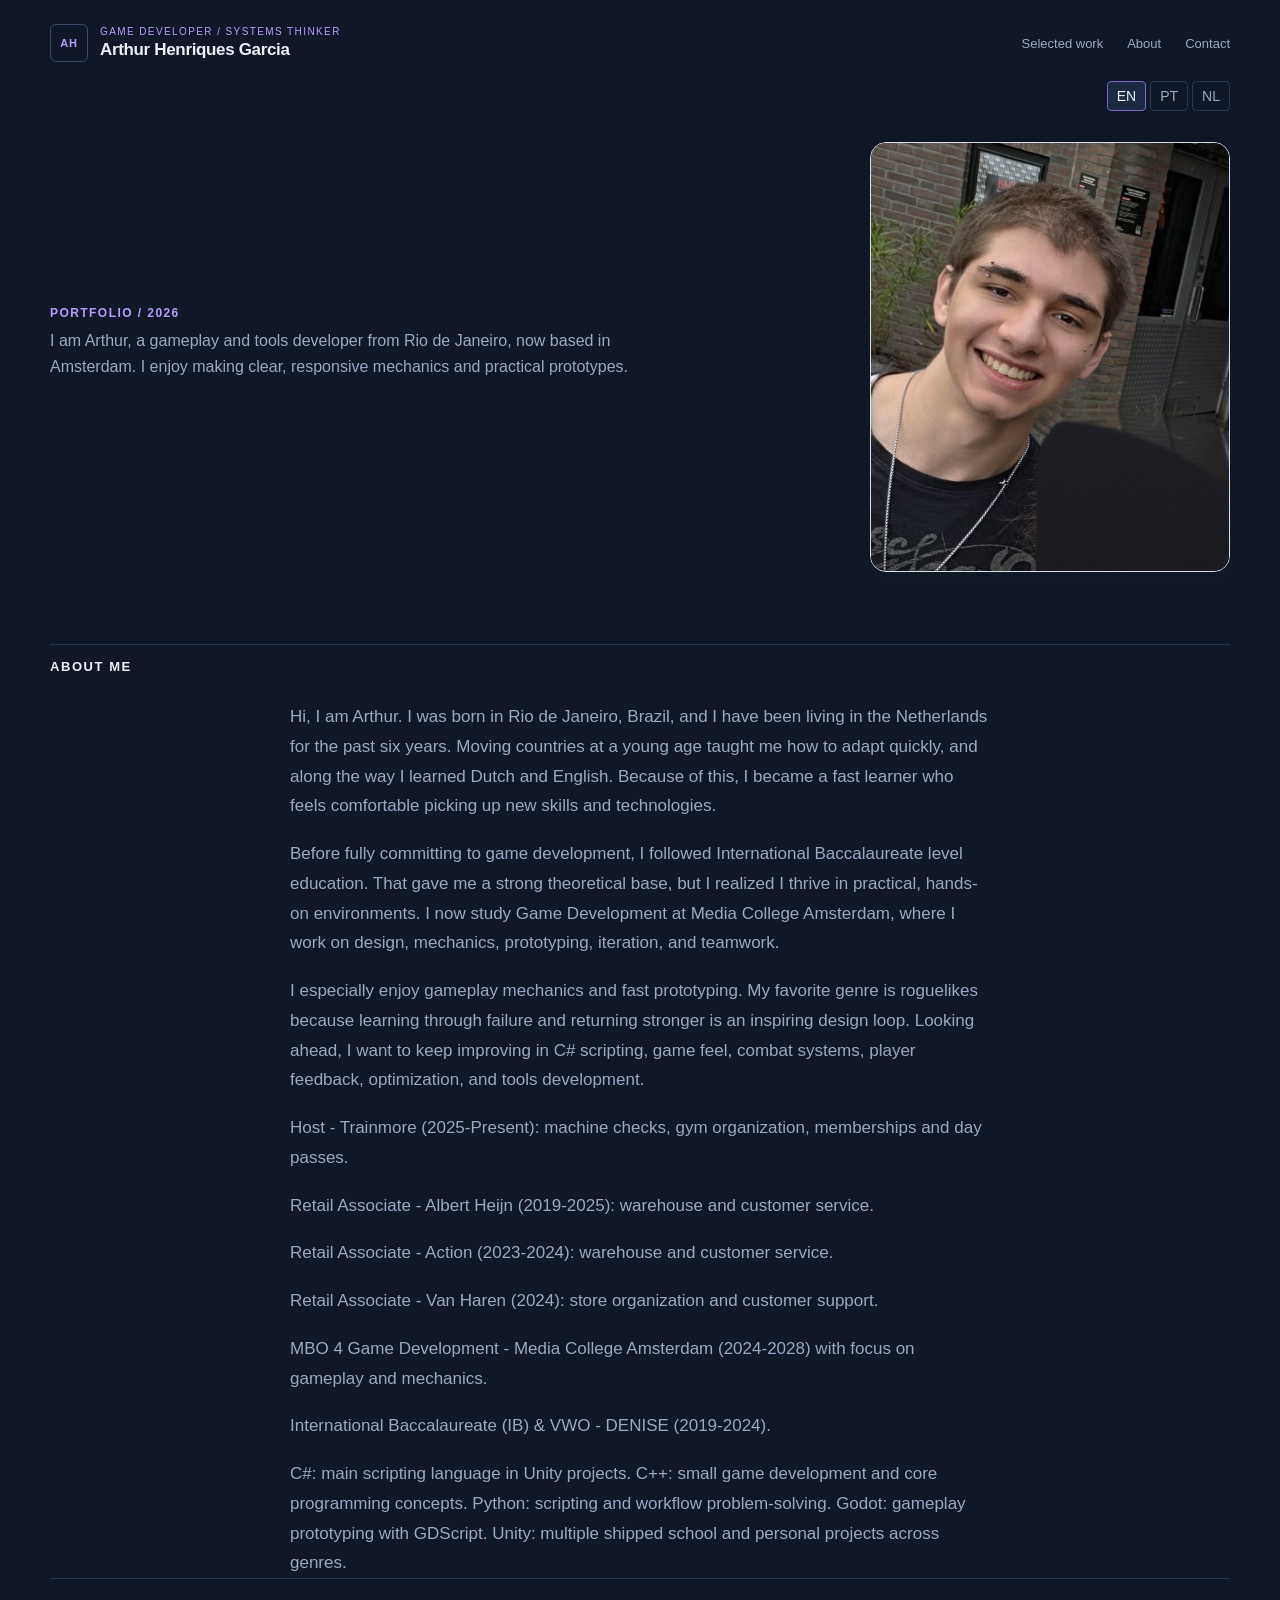
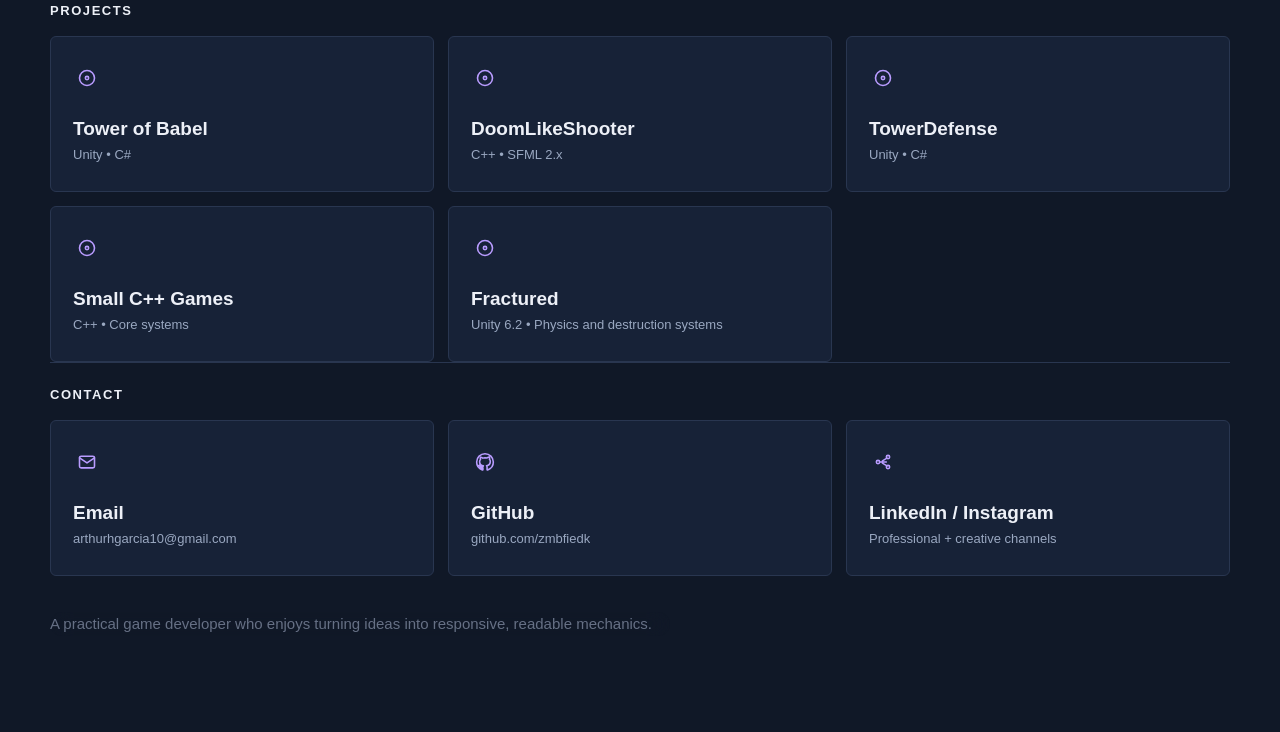
==== commit 1e28eea3: "Redesign portfolio with case-study project pages Overhauls the portfolio into a more editorial layou" ====
--- a/index.html
+++ b/index.html
@@ -3,7 +3,7 @@
 <head>
     <meta charset="UTF-8">
     <meta name="viewport" content="width=device-width, initial-scale=1.0">
-    <title>XMB Portfolio</title>
+    <title>Arthur Henriques Garcia — Game Developer</title>
     <link rel="stylesheet" href="xmb-portfolio.css">
 </head>
 <body>
@@ -17,9 +17,20 @@
     </div>
 
     <!-- Header -->
-    <div class="header">
-        <h1 id="headerName">Arthur Henriques Garcia</h1>
-    </div>
+    <header class="header">
+        <div class="header-brand">
+            <span class="header-mark" aria-hidden="true">AH</span>
+            <div>
+                <p class="header-kicker">Game developer / systems thinker</p>
+                <h1 id="headerName">Arthur Henriques Garcia</h1>
+            </div>
+        </div>
+        <nav class="header-nav" aria-label="Main navigation">
+            <a href="#work">Selected work</a>
+            <a href="#about">About</a>
+            <a href="#contact">Contact</a>
+        </nav>
+    </header>
 
     <!-- Language switcher -->
     <div class="language-switcher">
@@ -29,7 +40,14 @@
     </div>
 
     <!-- Main XMB Interface -->
-    <div class="xmb-container" id="xmbContainer">
+    <main class="xmb-container" id="xmbContainer">
+        <section class="hero" aria-labelledby="heroTitle">
+            <div class="hero-copy-block">
+                <p class="eyebrow">Portfolio / 2026</p>
+                <p class="hero-copy" id="heroTitle">I am Arthur, a gameplay and tools developer from Rio de Janeiro, now based in Amsterdam. I enjoy making clear, responsive mechanics and practical prototypes.</p>
+            </div>
+            <img class="hero-photo" src="Files/Fotos/photo_woman_removed.jpg" alt="Arthur Henriques Garcia">
+        </section>
         <div class="categories-wrapper" id="categoriesWrapper">
             <!-- Categories will be generated here -->
         </div>
@@ -38,14 +56,38 @@
         <div class="detail-panel" id="detailPanel">
             <div class="detail-content">
                 <p class="detail-text" id="detailText"></p>
-            </div>
+            </main>
         </div>
 
         <!-- Navigation hint -->
         <div class="nav-hint">
-            <span class="desktop-hint" id="navHintDesktop">Use arrow keys or click to navigate • Press Enter for details</span>
-            <span class="mobile-hint" id="navHintMobile">Swipe or tap to navigate • Tap twice for details</span>
+            <span class="desktop-hint" id="navHintDesktop">Use arrows or click to navigate • Click an item for details</span>
+            <span class="mobile-hint" id="navHintMobile">Use arrows or swipe to navigate • Click an item for details</span>
+            <span class="keyboard-hint" id="navHintKeyboard">Arrows navigate • Enter opens • Escape returns</span>
         </div>
+
+        <div class="navigation-controls" aria-label="Portfolio navigation">
+            <div class="category-controls">
+                <button class="nav-control" type="button" data-navigation="previous-category" aria-label="Previous category" title="Previous category">
+                    <span aria-hidden="true">&#8592;</span>
+                </button>
+                <span class="control-label" id="categoryControlLabel">Category</span>
+                <button class="nav-control" type="button" data-navigation="next-category" aria-label="Next category" title="Next category">
+                    <span aria-hidden="true">&#8594;</span>
+                </button>
+            </div>
+            <div class="item-controls">
+                <button class="nav-control" type="button" data-navigation="previous-item" aria-label="Previous item" title="Previous item">
+                    <span aria-hidden="true">&#8593;</span>
+                </button>
+                <span class="control-label" id="itemControlLabel">Item</span>
+                <button class="nav-control" type="button" data-navigation="next-item" aria-label="Next item" title="Next item">
+                    <span aria-hidden="true">&#8595;</span>
+                </button>
+            </div>
+        </div>
+
+        <div class="sr-only" id="navStatus" aria-live="polite"></div>
     </div>
 
     <!-- Detail Page -->
@@ -72,6 +114,22 @@
         </div>
     </div>
 
+    <div class="media-viewer" id="mediaViewer" aria-hidden="true">
+        <div class="media-viewer-backdrop" data-close-viewer="true"></div>
+        <div class="media-viewer-dialog" role="dialog" aria-modal="true" aria-labelledby="mediaViewerTitle">
+            <div class="media-viewer-header">
+                <div>
+                    <p class="eyebrow" id="mediaViewerType">Tower of Babel</p>
+                    <h2 id="mediaViewerTitle"></h2>
+                </div>
+                <button class="media-viewer-close" type="button" onclick="closeMediaViewer()" aria-label="Close fullscreen viewer" title="Close fullscreen viewer">
+                    <svg viewBox="0 0 24 24" aria-hidden="true"><path d="M6 6l12 12M18 6L6 18"/></svg>
+                </button>
+            </div>
+            <div class="media-viewer-body" id="mediaViewerBody"></div>
+        </div>
+    </div>
+
     <script src="xmb-portfolio.js"></script>
 </body>
 </html>
--- a/xmb-portfolio.css
+++ b/xmb-portfolio.css
@@ -19,6 +19,10 @@
 
 body.detail-view {
     overflow: auto;
+}
+
+body.viewer-open {
+    overflow: hidden;
 }
 
 /* Wave background animation */
@@ -136,6 +140,10 @@
     display: flex;
     flex-direction: column;
     align-items: center;
+    border: 0;
+    padding: 0;
+    color: inherit;
+    background: transparent;
     cursor: pointer;
     margin-bottom: 64px;
     margin-left: var(--list-only-offset-x);
@@ -211,6 +219,10 @@
     padding: 12px 24px;
     border-radius: 8px;
     width: 280px;
+    border: 0;
+    color: inherit;
+    font: inherit;
+    text-align: left;
     background: rgba(255, 255, 255, 0.05);
     cursor: pointer;
     transition: transform 0.32s cubic-bezier(0.22, 1, 0.36, 1), opacity 0.3s, background-color 0.3s, box-shadow 0.3s;
@@ -222,6 +234,79 @@
 .item-card.active {
     background: rgba(255, 255, 255, 0.1);
     box-shadow: 0 0 30px rgba(255, 255, 255, 0.2);
+}
+
+.category-icon-wrapper:focus-visible,
+.item-card:focus-visible,
+.nav-control:focus-visible,
+.lang-btn:focus-visible,
+.back-button:focus-visible,
+.media-expand-button:focus-visible,
+.media-viewer-close:focus-visible {
+    outline: 2px solid #f7c873;
+    outline-offset: 4px;
+}
+
+.item-card:disabled {
+    cursor: default;
+}
+
+.navigation-controls {
+    position: absolute;
+    left: 50%;
+    bottom: 48px;
+    z-index: 15;
+    display: flex;
+    gap: 24px;
+    align-items: center;
+    transform: translateX(-50%);
+}
+
+.category-controls,
+.item-controls {
+    display: flex;
+    gap: 10px;
+    align-items: center;
+}
+
+.nav-control {
+    width: 38px;
+    height: 34px;
+    display: inline-flex;
+    align-items: center;
+    justify-content: center;
+    border: 1px solid rgba(255, 255, 255, 0.22);
+    border-radius: 7px;
+    color: white;
+    background: rgba(255, 255, 255, 0.08);
+    cursor: pointer;
+    font-size: 19px;
+    line-height: 1;
+    transition: background-color 0.2s, border-color 0.2s, opacity 0.2s, transform 0.2s;
+}
+
+.nav-control:hover:not(:disabled) {
+    border-color: rgba(247, 200, 115, 0.7);
+    background: rgba(247, 200, 115, 0.18);
+    transform: translateY(-1px);
+}
+
+.nav-control:active:not(:disabled) {
+    transform: translateY(1px);
+}
+
+.nav-control:disabled {
+    cursor: not-allowed;
+    opacity: 0.3;
+}
+
+.control-label {
+    min-width: 62px;
+    color: rgba(255, 255, 255, 0.58);
+    font-size: 11px;
+    letter-spacing: 0.04em;
+    text-align: center;
+    text-transform: uppercase;
 }
 
 .item-row {
@@ -406,6 +491,381 @@
     white-space: pre-line;
 }
 
+.detail-page-content:has(.project-case-study) {
+    max-width: 1180px;
+}
+
+.project-case-study {
+    white-space: normal;
+}
+
+.case-study-intro {
+    max-width: 780px;
+    margin-bottom: 28px;
+}
+
+.case-study-intro p {
+    color: rgba(255, 255, 255, 0.9);
+    font-size: clamp(20px, 2.4vw, 30px);
+    line-height: 1.35;
+    letter-spacing: 0;
+}
+
+.case-study-stats {
+    display: grid;
+    grid-template-columns: repeat(3, minmax(0, 1fr));
+    gap: 12px;
+    margin-bottom: 44px;
+}
+
+.case-study-stat {
+    padding: 18px 20px;
+    border: 1px solid rgba(216, 180, 254, 0.2);
+    border-radius: 10px;
+    background: rgba(255, 255, 255, 0.045);
+}
+
+.case-study-stat strong {
+    display: block;
+    color: #f7c873;
+    font-size: 30px;
+    line-height: 1;
+}
+
+.case-study-stat span {
+    display: block;
+    margin-top: 8px;
+    color: rgba(255, 255, 255, 0.62);
+    font-size: 13px;
+    text-transform: uppercase;
+    letter-spacing: 0.08em;
+}
+
+.case-study-sections {
+    display: grid;
+    grid-template-columns: repeat(3, minmax(0, 1fr));
+    gap: 28px;
+    margin-bottom: 54px;
+}
+
+.case-study-section {
+    padding-top: 16px;
+    border-top: 1px solid rgba(216, 180, 254, 0.35);
+}
+
+.case-study-section h2,
+.diagram-section h2 {
+    color: white;
+    font-size: 21px;
+    margin-bottom: 12px;
+}
+
+.case-study-section p {
+    color: rgba(255, 255, 255, 0.68);
+    font-size: 15px;
+    line-height: 1.65;
+}
+
+.code-section {
+    padding: 28px 0 54px;
+    border-top: 1px solid rgba(216, 180, 254, 0.2);
+}
+
+.code-grid {
+    display: grid;
+    grid-template-columns: repeat(3, minmax(0, 1fr));
+    gap: 14px;
+}
+
+.code-card {
+    overflow: hidden;
+    border: 1px solid rgba(216, 180, 254, 0.2);
+    border-radius: 10px;
+    background: #11121b;
+}
+
+.code-card-header {
+    display: flex;
+    align-items: center;
+    justify-content: space-between;
+    gap: 12px;
+    padding: 12px 14px;
+    border-bottom: 1px solid rgba(216, 180, 254, 0.14);
+}
+
+.code-card-header strong {
+    color: rgba(255, 255, 255, 0.9);
+    font-size: 14px;
+}
+
+.code-card-header span {
+    color: #f7c873;
+    font-family: 'Courier New', monospace;
+    font-size: 11px;
+}
+
+.media-expand-button {
+    width: 30px;
+    height: 30px;
+    flex: 0 0 30px;
+    display: inline-flex;
+    align-items: center;
+    justify-content: center;
+    border: 1px solid rgba(216, 180, 254, 0.22);
+    border-radius: 6px;
+    background: rgba(255, 255, 255, 0.06);
+    color: rgba(255, 255, 255, 0.72);
+    cursor: pointer;
+    transition: color 0.2s ease, border-color 0.2s ease, background 0.2s ease;
+}
+
+.media-expand-button:hover,
+.media-expand-button:focus-visible {
+    border-color: rgba(247, 200, 115, 0.65);
+    background: rgba(247, 200, 115, 0.14);
+    color: #f7c873;
+    outline: none;
+}
+
+.media-expand-button svg {
+    width: 16px;
+    height: 16px;
+    fill: none;
+    stroke: currentColor;
+    stroke-linecap: round;
+    stroke-linejoin: round;
+    stroke-width: 1.8;
+}
+
+.code-card-explanation {
+    min-height: 76px;
+    margin: 0;
+    padding: 14px 16px 0;
+    color: rgba(255, 255, 255, 0.62);
+    font-size: 13px;
+    line-height: 1.5;
+}
+
+.code-card pre {
+    min-height: 150px;
+    margin: 0;
+    padding: 16px;
+    overflow-x: auto;
+    color: #d8e4ff;
+    font-family: 'Courier New', monospace;
+    font-size: 12px;
+    line-height: 1.6;
+    tab-size: 4;
+}
+
+.diagram-section {
+    padding-top: 28px;
+    border-top: 1px solid rgba(216, 180, 254, 0.2);
+}
+
+.diagram-section-heading {
+    display: flex;
+    justify-content: space-between;
+    align-items: end;
+    gap: 20px;
+    margin-bottom: 20px;
+}
+
+.eyebrow {
+    color: #f7c873;
+    font-size: 12px;
+    font-weight: 700;
+    letter-spacing: 0.12em;
+    text-transform: uppercase;
+    margin-bottom: 8px;
+}
+
+.diagram-count {
+    color: rgba(255, 255, 255, 0.5);
+    font-size: 13px;
+    white-space: nowrap;
+}
+
+.diagram-grid {
+    display: grid;
+    grid-template-columns: repeat(2, minmax(0, 1fr));
+    gap: 18px;
+}
+
+.diagram-card {
+    min-width: 0;
+    overflow: hidden;
+    border: 1px solid rgba(216, 180, 254, 0.2);
+    border-radius: 10px;
+    background: rgba(0, 0, 0, 0.24);
+    transition: transform 0.25s ease, border-color 0.25s ease, box-shadow 0.25s ease;
+}
+
+.diagram-card:hover {
+    transform: translateY(-3px);
+    border-color: rgba(247, 200, 115, 0.55);
+    box-shadow: 0 12px 30px rgba(0, 0, 0, 0.22);
+}
+
+.diagram-image-wrap {
+    position: relative;
+    aspect-ratio: 16 / 9;
+    background: #101018;
+}
+
+.diagram-image-wrap .media-expand-button {
+    position: absolute;
+    right: 10px;
+    bottom: 10px;
+    background: rgba(10, 10, 18, 0.78);
+}
+
+.diagram-image-wrap img {
+    display: block;
+    width: 100%;
+    height: 100%;
+    object-fit: contain;
+}
+
+.diagram-card figcaption {
+    display: flex;
+    flex-direction: column;
+    gap: 5px;
+    padding: 14px 16px 16px;
+}
+
+.diagram-card figcaption strong {
+    color: rgba(255, 255, 255, 0.9);
+    font-size: 15px;
+}
+
+.diagram-card figcaption span {
+    color: rgba(255, 255, 255, 0.56);
+    font-size: 13px;
+    line-height: 1.45;
+}
+
+.media-viewer {
+    position: fixed;
+    inset: 0;
+    z-index: 100;
+    display: none;
+    align-items: center;
+    justify-content: center;
+    padding: 28px;
+}
+
+.media-viewer.visible {
+    display: flex;
+}
+
+.media-viewer-backdrop {
+    position: absolute;
+    inset: 0;
+    background: rgba(5, 6, 12, 0.88);
+    backdrop-filter: blur(10px);
+}
+
+.media-viewer-dialog {
+    position: relative;
+    z-index: 1;
+    display: flex;
+    flex-direction: column;
+    width: min(1180px, 96vw);
+    max-height: 94vh;
+    overflow: hidden;
+    border: 1px solid rgba(216, 180, 254, 0.3);
+    border-radius: 12px;
+    background: #11121b;
+    box-shadow: 0 24px 80px rgba(0, 0, 0, 0.5);
+}
+
+.media-viewer-header {
+    display: flex;
+    align-items: start;
+    justify-content: space-between;
+    gap: 20px;
+    padding: 18px 22px;
+    border-bottom: 1px solid rgba(216, 180, 254, 0.16);
+}
+
+.media-viewer-header h2 {
+    color: white;
+    font-size: 22px;
+}
+
+.media-viewer-close {
+    width: 38px;
+    height: 38px;
+    flex: 0 0 38px;
+    display: inline-flex;
+    align-items: center;
+    justify-content: center;
+    border: 1px solid rgba(216, 180, 254, 0.25);
+    border-radius: 7px;
+    background: rgba(255, 255, 255, 0.06);
+    color: white;
+    cursor: pointer;
+}
+
+.media-viewer-close:hover,
+.media-viewer-close:focus-visible {
+    border-color: rgba(247, 200, 115, 0.65);
+    color: #f7c873;
+    outline: none;
+}
+
+.media-viewer-close svg {
+    width: 20px;
+    height: 20px;
+    fill: none;
+    stroke: currentColor;
+    stroke-linecap: round;
+    stroke-width: 2;
+}
+
+.media-viewer-body {
+    min-height: 0;
+    overflow: auto;
+    padding: 24px;
+}
+
+.media-viewer-image {
+    display: block;
+    width: 100%;
+    max-height: calc(94vh - 130px);
+    object-fit: contain;
+}
+
+.media-viewer-explanation {
+    max-width: 800px;
+    margin-bottom: 8px;
+    color: rgba(255, 255, 255, 0.72);
+    font-size: 15px;
+    line-height: 1.55;
+}
+
+.media-viewer-source {
+    margin-bottom: 16px;
+    color: #f7c873;
+    font-family: 'Courier New', monospace;
+    font-size: 12px;
+}
+
+.media-viewer-code {
+    margin: 0;
+    padding: 22px;
+    overflow: auto;
+    border: 1px solid rgba(216, 180, 254, 0.18);
+    border-radius: 8px;
+    background: #090a10;
+    color: #d8e4ff;
+    font-family: 'Courier New', monospace;
+    font-size: 14px;
+    line-height: 1.65;
+    tab-size: 4;
+}
+
 /* Navigation hint */
 .nav-hint {
     position: absolute;
@@ -417,13 +877,399 @@
     text-align: center;
 }
 
+.keyboard-hint {
+    display: block;
+    margin-top: 5px;
+    color: rgba(247, 200, 115, 0.72);
+    font-size: 12px;
+}
+
+.sr-only {
+    position: absolute;
+    width: 1px;
+    height: 1px;
+    padding: 0;
+    margin: -1px;
+    overflow: hidden;
+    clip: rect(0, 0, 0, 0);
+    white-space: nowrap;
+    border: 0;
+}
+
 /* Mobile responsiveness */
 @media (max-width: 768px) {
     :root {
         --detail-panel-offset-x: 0px;
         --list-only-offset-x: 0px;
     }
-
+}
+
+/* Case-study portfolio landing */
+    :root {
+        --ink: #202124;
+        --muted: #667085;
+        --line: #d9dee7;
+        --accent: #356ae6;
+        --violet: #356ae6;
+    }
+
+    html {
+        scroll-behavior: smooth;
+    }
+
+    body {
+        overflow-x: hidden;
+        overflow-y: auto;
+        background: #f7f8fa;
+        color: var(--ink);
+    }
+
+    body.detail-view {
+        overflow-y: auto;
+    }
+
+    .wave-container {
+        display: none;
+    }
+
+    .header {
+        position: relative;
+        top: auto;
+        left: auto;
+        transform: none;
+        width: min(1180px, calc(100% - 64px));
+        margin: 0 auto;
+        padding: 24px 0;
+        display: flex;
+        align-items: center;
+        justify-content: space-between;
+        gap: 28px;
+    }
+
+    .header-brand,
+    .header-nav {
+        display: flex;
+        align-items: center;
+    }
+
+    .header-brand {
+        gap: 12px;
+    }
+
+    .header-mark {
+        display: grid;
+        width: 38px;
+        height: 38px;
+        place-items: center;
+        border: 1px solid var(--line);
+        border-radius: 6px;
+        color: var(--muted);
+        font-size: 11px;
+        font-weight: 700;
+        letter-spacing: 0.08em;
+    }
+
+    .header-kicker {
+        margin-bottom: 3px;
+        color: var(--accent);
+        font-size: 10px;
+        letter-spacing: 0.14em;
+        text-transform: uppercase;
+    }
+
+    .header h1 {
+        margin: 0;
+        color: var(--ink);
+        font-size: 17px;
+        letter-spacing: -0.02em;
+    }
+
+    .header-nav {
+        gap: 24px;
+    }
+
+    .header-nav a {
+        color: var(--muted);
+        font-size: 13px;
+        text-decoration: none;
+        transition: color 0.2s ease;
+    }
+
+    .header-nav a:hover {
+        color: var(--ink);
+    }
+
+    .language-switcher {
+        position: absolute;
+        top: 31px;
+        right: max(32px, calc((100% - 1180px) / 2));
+        transform: translateY(50px);
+    }
+
+    .xmb-container {
+        display: block;
+        width: min(1180px, calc(100% - 64px));
+        height: auto;
+        min-height: calc(100vh - 105px);
+        margin: 0 auto;
+        padding: 56px 0 96px;
+        overflow: visible;
+    }
+
+    .hero {
+        display: grid;
+        grid-template-columns: minmax(0, 1fr) 360px;
+        align-items: center;
+        gap: 72px;
+        max-width: none;
+        padding-bottom: 72px;
+    }
+
+    .hero-copy-block {
+        max-width: 620px;
+    }
+
+    .hero h2 {
+        max-width: 700px;
+        margin-bottom: 22px;
+        color: var(--ink);
+        font-size: clamp(42px, 6vw, 72px);
+        font-weight: 600;
+        letter-spacing: -0.045em;
+        line-height: 1;
+    }
+
+    .hero-copy {
+        max-width: 580px;
+        margin-bottom: 28px;
+        color: var(--muted);
+        font-size: 16px;
+        line-height: 1.6;
+    }
+
+    .hero-photo {
+        display: block;
+        width: 100%;
+        height: 430px;
+        margin: 0;
+        border: 1px solid var(--line);
+        border-radius: 16px;
+        object-fit: cover;
+        object-position: center 24%;
+        box-shadow: 0 12px 28px rgba(32, 33, 36, 0.12);
+    }
+
+    .hero-link {
+        display: inline-flex;
+        align-items: center;
+        gap: 12px;
+        color: var(--ink);
+        text-decoration: underline;
+        text-decoration-color: var(--accent);
+        text-underline-offset: 4px;
+        font-size: 14px;
+        font-weight: 600;
+        text-decoration: none;
+    }
+
+    .hero-link span {
+        font-size: 22px;
+        transition: transform 0.2s ease;
+    }
+
+    .hero-link:hover span {
+        transform: translate(3px, 3px);
+    }
+
+    .categories-wrapper {
+        display: grid;
+        width: 100%;
+        gap: 56px;
+        transform: none !important;
+    }
+
+    .category-column {
+        width: 100%;
+        min-width: 0;
+        padding-top: 24px;
+        border-top: 1px solid var(--line);
+        transform: none !important;
+        opacity: 1 !important;
+    }
+
+    .category-icon-wrapper {
+        display: flex;
+        width: 100%;
+        margin: 0 0 18px;
+        flex-direction: row;
+        justify-content: space-between;
+        align-items: center;
+        cursor: default;
+    }
+
+    .category-icon {
+        display: none;
+    }
+
+    .category-title {
+        margin: 0;
+        color: var(--ink);
+        font-size: 13px;
+        font-weight: 700;
+        letter-spacing: 0.12em;
+        text-transform: uppercase;
+        opacity: 1 !important;
+    }
+
+    .items-list,
+    .items-list.projects-list {
+        display: grid;
+        width: 100%;
+        max-height: none;
+        margin: 0;
+        padding: 0;
+        overflow: visible;
+        grid-template-columns: repeat(3, minmax(0, 1fr));
+        gap: 14px;
+    }
+
+    .projects-track {
+        display: contents;
+    }
+
+    .item-card,
+    .projects-track .item-card {
+        width: 100%;
+        min-height: 156px;
+        margin: 0;
+        padding: 22px;
+        border: 1px solid var(--line);
+        border-radius: 6px;
+        background: #ffffff;
+        transform: none !important;
+        opacity: 1 !important;
+    }
+
+    .item-card:hover,
+    .item-card.active {
+        border-color: var(--accent);
+        background: #ffffff;
+        box-shadow: 0 5px 14px rgba(32, 33, 36, 0.08);
+        transform: translateY(-2px) !important;
+    }
+
+    .item-row {
+        height: 100%;
+        align-items: flex-start;
+        flex-direction: column;
+        gap: 28px;
+    }
+
+    .item-inline-icon {
+        width: 28px;
+        height: 28px;
+        color: var(--accent);
+    }
+
+    .item-title {
+        color: var(--ink);
+        font-size: 19px;
+    }
+
+    .item-description {
+        margin-top: 7px;
+        color: var(--muted);
+        font-size: 13px;
+        white-space: normal;
+    }
+
+    .detail-panel {
+        position: static;
+        width: 100%;
+        max-width: 620px;
+        margin-top: 36px;
+        transform: none;
+    }
+
+    .detail-content {
+        padding: 0;
+        border: 0;
+        background: transparent;
+    }
+
+    .detail-text {
+        color: var(--muted);
+        font-size: 15px;
+        line-height: 1.6;
+        text-align: left;
+    }
+
+    .navigation-controls,
+    .nav-hint {
+        display: none;
+    }
+
+    .projects-track .ghost-tab {
+        display: none;
+    }
+
+    @media (max-width: 768px) {
+        .header {
+            width: calc(100% - 40px);
+            padding: 20px 0;
+        }
+
+        .header-nav {
+            display: none;
+        }
+
+        .language-switcher {
+            top: 20px;
+            right: 20px;
+            left: auto;
+            transform: none;
+        }
+
+        .xmb-container {
+            width: calc(100% - 40px);
+            padding-top: 62px;
+        }
+
+        .hero {
+            grid-template-columns: 1fr;
+            gap: 28px;
+            padding-bottom: 64px;
+        }
+
+        .hero-copy-block {
+            max-width: 100%;
+        }
+
+        .hero h2 {
+            font-size: clamp(44px, 14vw, 70px);
+        }
+
+        .hero-copy {
+            font-size: 15px;
+        }
+
+        .hero-photo {
+            width: min(100%, 360px);
+            height: 400px;
+            margin: 0 auto;
+        }
+
+        .items-list,
+        .items-list.projects-list {
+            grid-template-columns: 1fr;
+        }
+
+        .category-column {
+            padding-top: 18px;
+        }
+    }
+
+@media (max-width: 768px) {
     body {
         height: 100dvh;
         overflow: hidden;
@@ -552,6 +1398,32 @@
         bottom: 6px;
     }
 
+    .navigation-controls {
+        bottom: 42px;
+        width: calc(100% - 24px);
+        justify-content: space-between;
+        gap: 8px;
+    }
+
+    .category-controls,
+    .item-controls {
+        gap: 6px;
+    }
+
+    .nav-control {
+        width: 34px;
+        height: 30px;
+    }
+
+    .control-label {
+        min-width: 48px;
+        font-size: 10px;
+    }
+
+    .keyboard-hint {
+        font-size: 10px;
+    }
+
     .nav-hint .desktop-hint {
         display: none;
     }
@@ -587,10 +1459,265 @@
         font-size: 14px;
         line-height: 1.55;
     }
+
+    .detail-page-content:has(.project-case-study) {
+        max-width: none;
+    }
+
+    .case-study-intro {
+        margin-bottom: 22px;
+    }
+
+    .case-study-intro p {
+        font-size: 20px;
+    }
+
+    .case-study-stats,
+    .case-study-sections,
+    .diagram-grid {
+        grid-template-columns: 1fr;
+    }
+
+    .case-study-stats {
+        margin-bottom: 34px;
+    }
+
+    .case-study-sections {
+        gap: 24px;
+        margin-bottom: 38px;
+    }
+
+    .code-section {
+        padding-bottom: 38px;
+    }
+
+    .code-grid {
+        grid-template-columns: 1fr;
+    }
+
+    .diagram-section-heading {
+        align-items: start;
+        flex-direction: column;
+        gap: 8px;
+    }
+
+    .media-viewer {
+        padding: 12px;
+    }
+
+    .media-viewer-dialog {
+        width: 100%;
+        max-height: 96vh;
+    }
+
+    .media-viewer-header,
+    .media-viewer-body {
+        padding: 16px;
+    }
+
+    .media-viewer-code {
+        padding: 16px;
+        font-size: 12px;
+    }
 }
 
 @media (min-width: 769px) {
     .nav-hint .mobile-hint {
         display: none;
     }
+}
+
+/* Keep the interface quiet and content-led. */
+.language-switcher {
+    gap: 4px;
+}
+
+.lang-btn {
+    padding: 6px 9px;
+    border: 1px solid transparent;
+    border-radius: 4px;
+    background: transparent;
+    color: var(--muted);
+}
+
+.lang-btn:hover,
+.lang-btn.active {
+    border-color: var(--line);
+    background: #ffffff;
+    color: var(--ink);
+    box-shadow: none;
+}
+
+.eyebrow {
+    color: var(--accent);
+}
+
+.item-card {
+    border: 1px solid var(--line);
+    border-radius: 6px;
+    background: #ffffff;
+}
+
+.item-card.active,
+.item-card:hover {
+    border-color: var(--accent);
+    background: #ffffff;
+    box-shadow: 0 5px 14px rgba(32, 33, 36, 0.08);
+}
+
+.detail-page {
+    background: #f7f8fa;
+}
+
+.detail-card {
+    border: 1px solid var(--line);
+    border-radius: 6px;
+    background: #ffffff;
+    box-shadow: 0 8px 24px rgba(32, 33, 36, 0.06);
+}
+
+.detail-card h1,
+.case-study-section h2,
+.diagram-section h2 {
+    color: var(--ink);
+}
+
+.detail-card .subtitle,
+.case-study-section p,
+.detail-card .content,
+.case-study-intro p {
+    color: var(--muted);
+}
+
+.github-icon-link {
+    border-color: var(--line);
+    border-radius: 5px;
+    background: transparent;
+    color: var(--ink);
+}
+
+.github-icon-link:hover {
+    background: #f1f4f9;
+    box-shadow: none;
+}
+
+/* Dark, quiet portfolio palette */
+body,
+.detail-page {
+    background: #101827;
+    color: #edf0f7;
+}
+
+.header h1,
+.category-title,
+.item-title,
+.detail-card h1,
+.case-study-section h2,
+.diagram-section h2 {
+    color: #edf0f7;
+}
+
+.header-kicker,
+.eyebrow,
+.item-inline-icon,
+.detail-card .subtitle,
+.hero-link {
+    color: #b99cff;
+}
+
+.header-mark {
+    border-color: #394866;
+    color: #b99cff;
+}
+
+.header-nav a,
+.hero-copy,
+.item-description,
+.detail-card .content,
+.case-study-section p,
+.about-copy {
+    color: #9aa8c1;
+}
+
+.line,
+.category-column {
+    border-color: #293650;
+}
+
+.item-card,
+.detail-card {
+    border-color: #293650;
+    background: #172237;
+    box-shadow: none;
+}
+
+.item-card:hover,
+.item-card.active {
+    border-color: #8064c7;
+    background: #1c2a43;
+    box-shadow: 0 8px 20px rgba(3, 8, 20, 0.28);
+}
+
+.about-copy {
+    max-width: 700px;
+    font-size: 17px;
+    line-height: 1.75;
+}
+
+.about-copy p + p {
+    margin-top: 18px;
+}
+
+.category-column[data-category="0"] .category-icon-wrapper {
+    cursor: default;
+}
+
+.category-column[data-category="0"] .category-icon {
+    display: none;
+}
+
+.lang-btn,
+.nav-control,
+.github-icon-link {
+    border-color: #293650;
+    color: #9aa8c1;
+    background: transparent;
+}
+
+.lang-btn:hover,
+.lang-btn.active,
+.nav-control:hover:not(:disabled),
+.github-icon-link:hover {
+    border-color: #8064c7;
+    color: #edf0f7;
+    background: #1c2a43;
+}
+
+.detail-card .subtitle {
+    color: #b99cff;
+}
+
+.projects-list .item-card {
+    border-color: #293650;
+    background: #172237;
+    color: #edf0f7;
+}
+
+.projects-list .item-card .item-title {
+    color: #edf0f7;
+}
+
+.projects-list .item-card .item-description {
+    color: #9aa8c1;
+}
+
+.projects-list .item-card .item-inline-icon {
+    color: #b99cff;
+}
+
+.projects-list .item-card:hover,
+.projects-list .item-card.active {
+    border-color: #8064c7;
+    background: #1c2a43;
+    box-shadow: 0 8px 20px rgba(3, 8, 20, 0.22);
 }
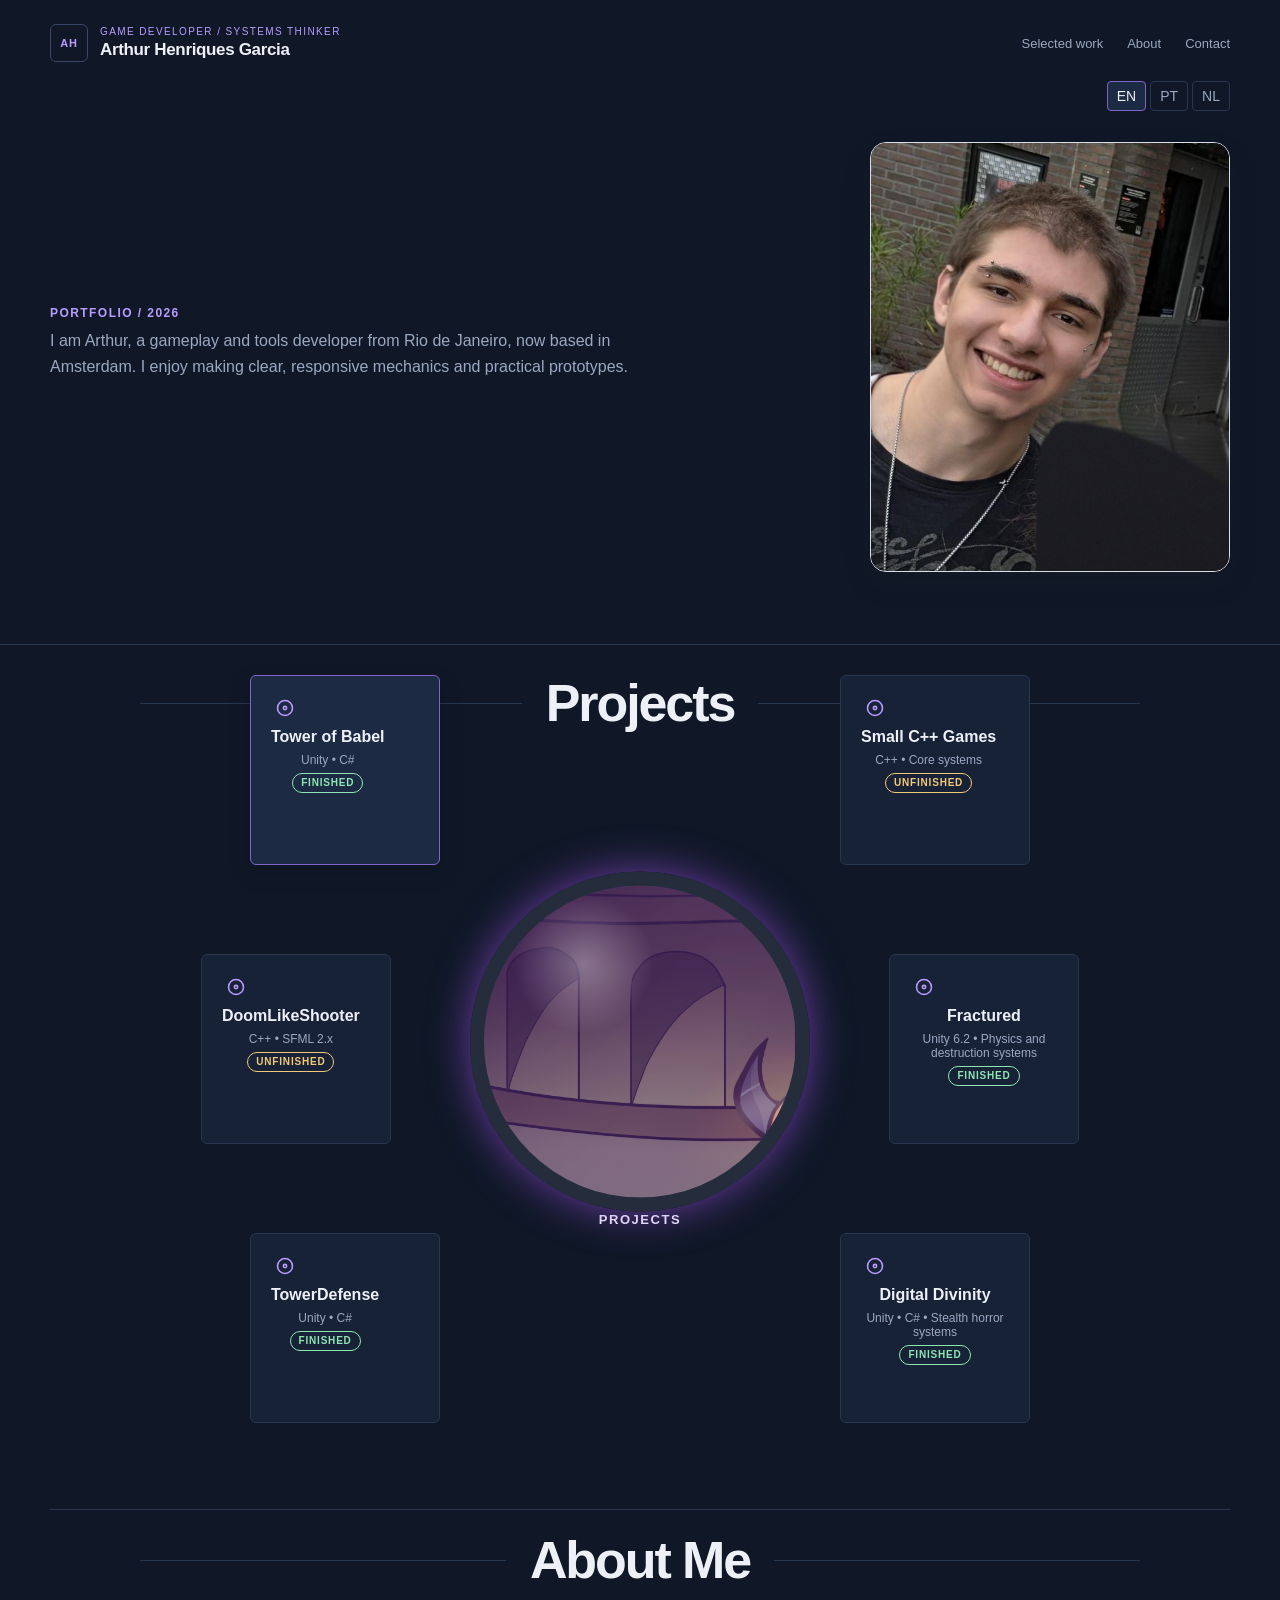
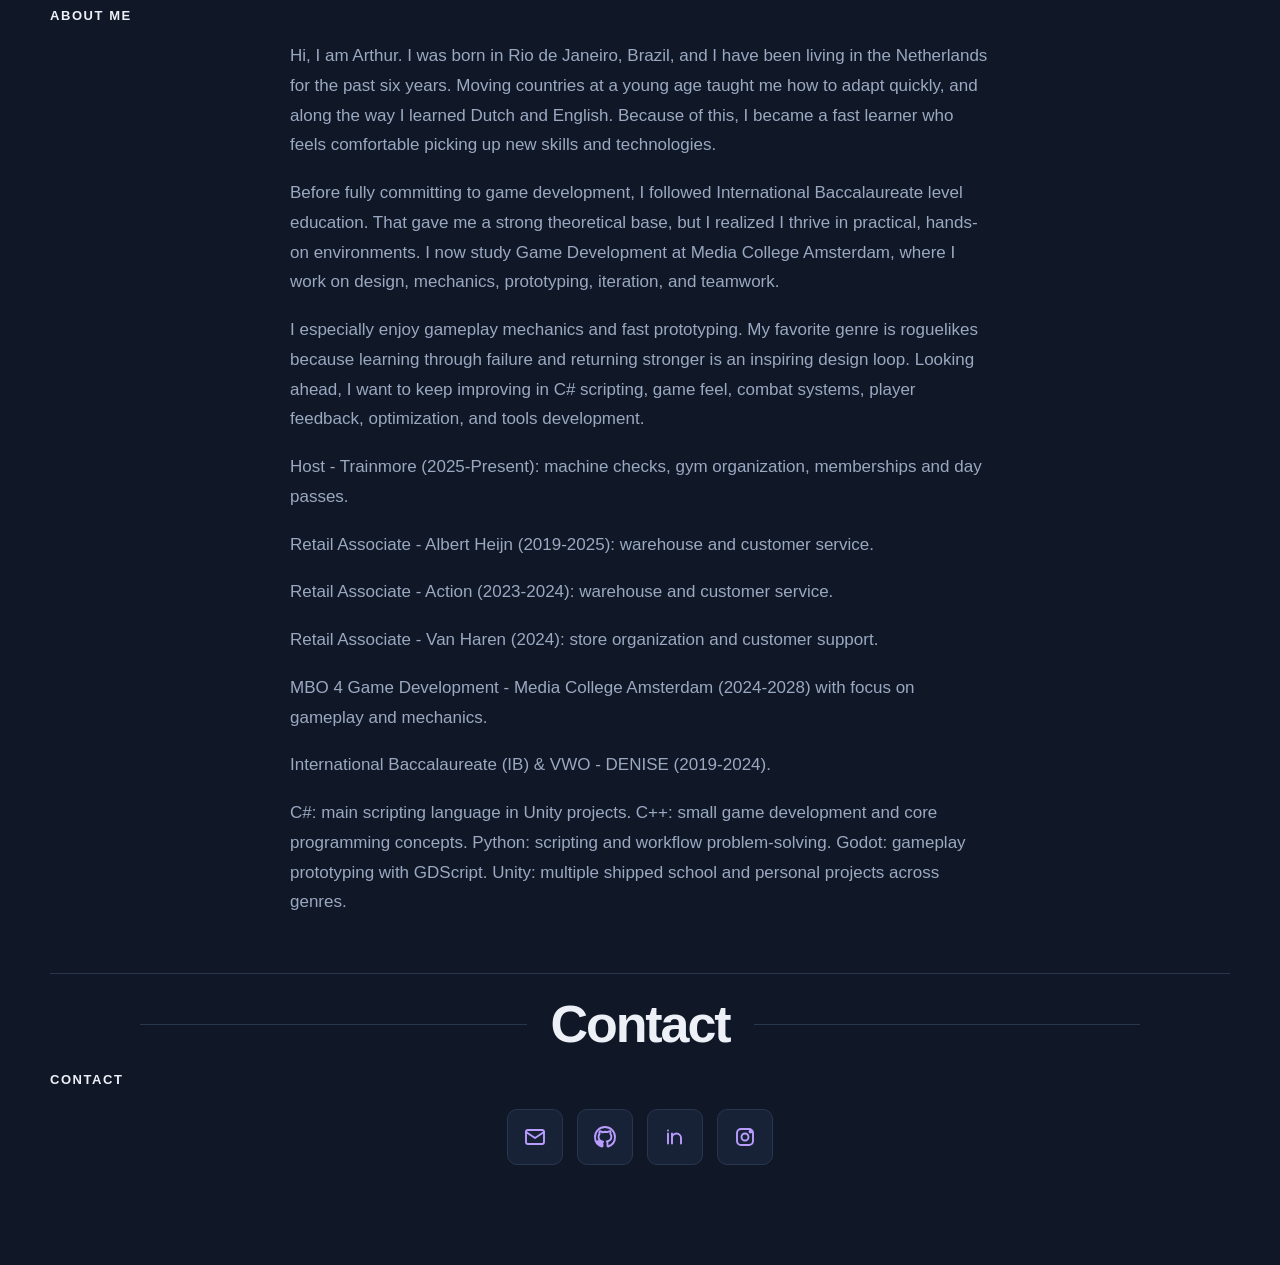
==== commit c66ca630: "Simplify mobile navigation and layout behavior Updated mobile UX to rely on click/arrow navigation i" ====
--- a/index.html
+++ b/index.html
@@ -52,17 +52,10 @@
             <!-- Categories will be generated here -->
         </div>
 
-        <!-- Detail panel -->
-        <div class="detail-panel" id="detailPanel">
-            <div class="detail-content">
-                <p class="detail-text" id="detailText"></p>
-            </main>
-        </div>
-
         <!-- Navigation hint -->
         <div class="nav-hint">
             <span class="desktop-hint" id="navHintDesktop">Use arrows or click to navigate • Click an item for details</span>
-            <span class="mobile-hint" id="navHintMobile">Use arrows or swipe to navigate • Click an item for details</span>
+            <span class="mobile-hint" id="navHintMobile">Use arrows or click to navigate • Click an item for details</span>
             <span class="keyboard-hint" id="navHintKeyboard">Arrows navigate • Enter opens • Escape returns</span>
         </div>
 
@@ -89,6 +82,7 @@
 
         <div class="sr-only" id="navStatus" aria-live="polite"></div>
     </div>
+    </main>
 
     <!-- Detail Page -->
     <div class="detail-page" id="detailPage">
--- a/xmb-portfolio.css
+++ b/xmb-portfolio.css
@@ -5,7 +5,6 @@
 }
 
 :root {
-    --detail-panel-offset-x: 0px;
     --list-only-offset-x: -40px;
 }
 
@@ -127,6 +126,18 @@
     will-change: transform;
 }
 
+.portfolio-page {
+    flex: 0 0 auto;
+}
+
+.portfolio-page-projects {
+    width: 100vw;
+    height: 100dvh;
+    display: flex;
+    align-items: center;
+    justify-content: center;
+}
+
 .category-column {
     width: min(320px, 88vw);
     flex-shrink: 0;
@@ -134,6 +145,123 @@
     flex-direction: column;
     align-items: center;
     transition: transform 0.3s, opacity 0.3s;
+}
+
+.section-heading {
+    margin: 0 0 28px;
+    display: flex;
+    width: min(100%, 1000px);
+    align-items: center;
+    justify-content: center;
+    gap: 24px;
+    color: #edf0f7;
+    font-size: clamp(32px, 4vw, 58px);
+    font-weight: 700;
+    letter-spacing: -0.04em;
+    line-height: 1;
+    text-align: center;
+}
+
+.section-heading::before,
+.section-heading::after {
+    height: 1px;
+    flex: 1;
+    background: #293650;
+    content: '';
+}
+
+.projects-category {
+    position: relative;
+    width: 100vw;
+    height: 100dvh;
+    min-height: 680px;
+    padding-top: 32px;
+    align-items: flex-start;
+    justify-self: center;
+}
+
+.projects-category .category-icon-wrapper {
+    position: absolute;
+    top: 50%;
+    left: 50%;
+    z-index: 3;
+    width: 320px;
+    margin: 0;
+    transform: translate(-50%, -50%) !important;
+}
+
+.projects-category .section-heading {
+    width: min(90vw, 1000px);
+    margin: 0 auto 28px;
+}
+
+.projects-category .items-list {
+    position: absolute;
+    inset: 50% auto auto 50%;
+    width: min(720px, 78vw);
+    height: min(720px, 78vw);
+    margin: 0;
+    padding: 0;
+    transform: translate(-50%, -50%);
+    margin-left: 0;
+}
+
+.projects-category .projects-list {
+    display: block;
+    max-height: none;
+    overflow: visible;
+}
+
+.projects-category .projects-track {
+    position: relative;
+    display: block;
+    width: 100%;
+    height: 100%;
+    transform: none !important;
+}
+
+.projects-category .item-card {
+    position: absolute;
+    width: 100%;
+    width: 190px;
+    height: 190px;
+    min-height: 0;
+    display: flex;
+    align-items: center;
+    justify-content: center;
+    padding: 22px;
+    transform: translate(-50%, -50%) !important;
+}
+
+.projects-category .item-card:nth-child(1) { top: 18%; left: 18%; }
+.projects-category .item-card:nth-child(2) { top: 18%; left: 82%; }
+.projects-category .item-card:nth-child(3) { top: 58%; left: 88%; }
+.projects-category .item-card:nth-child(4) { top: 84%; left: 68%; }
+.projects-category .item-card:nth-child(5) { top: 84%; left: 32%; }
+
+.projects-category .item-row {
+    width: 100%;
+    gap: 8px;
+    flex-direction: column;
+    justify-content: center;
+    text-align: center;
+}
+
+.projects-category .item-inline-icon {
+    margin-bottom: 0;
+}
+
+.projects-category .item-title {
+    font-size: 16px;
+}
+
+.projects-category .item-description {
+    font-size: 12px;
+}
+
+.projects-category .item-title,
+.projects-category .item-description {
+    white-space: normal;
 }
 
 .category-icon-wrapper {
@@ -335,6 +463,42 @@
     stroke-linejoin: round;
 }
 
+.project-disc {
+    display: block;
+    position: relative;
+    width: 340px;
+    height: 340px;
+    padding: 0;
+    overflow: hidden;
+    border: 14px solid #252c3c;
+    border-radius: 50%;
+    background:
+        radial-gradient(circle at center, #101827 0 10px, #9aa8c1 11px 13px, transparent 14px),
+        repeating-radial-gradient(circle at center, rgba(255, 255, 255, 0.2) 0 1px, transparent 1px 7px),
+        #3c465b;
+    box-shadow: 0 0 0 1px #59657d, 0 18px 38px rgba(3, 8, 20, 0.38);
+}
+
+.project-disc::after {
+    position: absolute;
+    inset: 0;
+    z-index: 1;
+    border-radius: inherit;
+    background: radial-gradient(circle at 32% 25%, rgba(255, 255, 255, 0.32), transparent 22%);
+    content: '';
+    pointer-events: none;
+}
+
+.project-disc-image {
+    width: 100%;
+    height: 100%;
+    display: block;
+    object-fit: cover;
+    object-position: center;
+    opacity: 0.88;
+    mix-blend-mode: screen;
+}
+
 .item-text-block {
     min-width: 0;
     flex: 1;
@@ -358,33 +522,25 @@
     text-overflow: ellipsis;
 }
 
-/* Detail panel */
-.detail-panel {
-    position: absolute;
-    bottom: 48px;
-    left: 50%;
-    transform: translateX(calc(-50% + var(--detail-panel-offset-x)));
-    max-width: 672px;
-    width: 90%;
-    opacity: 0;
-    transition: opacity 0.3s, transform 0.3s;
-}
-
-.detail-panel.visible {
-    opacity: 1;
-}
-
-.detail-content {
-    background: rgba(0, 0, 0, 0.4);
-    backdrop-filter: blur(12px);
-    border-radius: 12px;
-    padding: 24px;
-    border: 1px solid rgba(168, 85, 247, 0.3);
-}
-
-.detail-text {
-    color: rgba(255, 255, 255, 0.8);
-    text-align: center;
+.project-status {
+    display: inline-block;
+    margin-top: 8px;
+    padding: 3px 8px;
+    border: 1px solid currentColor;
+    border-radius: 999px;
+    font-size: 10px;
+    font-weight: 700;
+    letter-spacing: 0.08em;
+    line-height: 1.2;
+    text-transform: uppercase;
+}
+
+.project-status-finished {
+    color: #8ee6b5;
+}
+
+.project-status-unfinished {
+    color: #f2c879;
 }
 
 /* Detail page */
@@ -450,8 +606,8 @@
 }
 
 .github-icon-link {
-    width: 42px;
-    height: 42px;
+    width: 56px;
+    height: 56px;
     border-radius: 10px;
     border: 1px solid rgba(168, 85, 247, 0.5);
     background: rgba(168, 85, 247, 0.18);
@@ -469,8 +625,8 @@
 }
 
 .github-icon-link svg {
-    width: 22px;
-    height: 22px;
+    width: 30px;
+    height: 30px;
     fill: currentColor;
 }
 
@@ -489,6 +645,16 @@
     font-size: 18px;
     line-height: 1.7;
     white-space: pre-line;
+}
+
+.detail-card .content a {
+    color: #b99cff;
+    text-decoration: underline;
+    text-underline-offset: 3px;
+}
+
+.detail-card .content a:hover {
+    color: #f7c873;
 }
 
 .detail-page-content:has(.project-case-study) {
@@ -852,6 +1018,10 @@
     font-size: 12px;
 }
 
+.projects-category .project-status {
+    margin-top: 6px;
+}
+
 .media-viewer-code {
     margin: 0;
     padding: 22px;
@@ -899,7 +1069,6 @@
 /* Mobile responsiveness */
 @media (max-width: 768px) {
     :root {
-        --detail-panel-offset-x: 0px;
         --list-only-offset-x: 0px;
     }
 }
@@ -1097,6 +1266,12 @@
         opacity: 1 !important;
     }
 
+    .section-heading {
+        margin-bottom: 22px;
+        font-size: clamp(32px, 8vw, 52px);
+        text-align: center;
+    }
+
     .category-icon-wrapper {
         display: flex;
         width: 100%;
@@ -1105,6 +1280,36 @@
         justify-content: space-between;
         align-items: center;
         cursor: default;
+    }
+
+    .projects-category {
+        width: 100%;
+        height: auto;
+        align-items: center;
+    }
+
+    .projects-category .section-heading {
+        position: static;
+        width: 100%;
+        margin: 0 0 24px;
+        transform: none;
+        text-align: center;
+    }
+
+    .projects-category .category-icon-wrapper {
+        position: static;
+        margin: 0 0 18px;
+        flex-direction: column;
+        transform: none !important;
+    }
+
+    .projects-category .items-list {
+        position: static;
+        height: auto;
+        width: 100%;
+        transform: none;
+        margin-left: 0;
+        padding-top: 0;
     }
 
     .category-icon {
@@ -1134,7 +1339,17 @@
     }
 
     .projects-track {
-        display: contents;
+        display: grid;
+        width: 100%;
+        height: auto;
+    }
+
+    .projects-category .item-card {
+        position: static;
+        width: 100%;
+        height: auto;
+        min-height: 156px;
+        transform: none !important;
     }
 
     .item-card,
@@ -1183,27 +1398,6 @@
         white-space: normal;
     }
 
-    .detail-panel {
-        position: static;
-        width: 100%;
-        max-width: 620px;
-        margin-top: 36px;
-        transform: none;
-    }
-
-    .detail-content {
-        padding: 0;
-        border: 0;
-        background: transparent;
-    }
-
-    .detail-text {
-        color: var(--muted);
-        font-size: 15px;
-        line-height: 1.6;
-        text-align: left;
-    }
-
     .navigation-controls,
     .nav-hint {
         display: none;
@@ -1379,19 +1573,6 @@
         font-size: 11px;
     }
 
-    .detail-panel {
-        bottom: 18px;
-        width: 94%;
-    }
-
-    .detail-content {
-        padding: 14px;
-    }
-
-    .detail-text {
-        font-size: 13px;
-    }
-
     .nav-hint {
         width: calc(100% - 20px);
         font-size: 11px;
@@ -1446,8 +1627,8 @@
     }
 
     .github-icon-link {
-        width: 34px;
-        height: 34px;
+        width: 48px;
+        height: 48px;
     }
 
     .detail-card .subtitle {
@@ -1668,12 +1849,16 @@
     margin-top: 18px;
 }
 
-.category-column[data-category="0"] .category-icon-wrapper {
+.category-column.about-category .category-icon-wrapper {
     cursor: default;
 }
 
-.category-column[data-category="0"] .category-icon {
+.category-column.about-category .category-icon {
     display: none;
+}
+
+.category-column:not(.about-category) .project-disc {
+    display: block;
 }
 
 .lang-btn,
@@ -1720,4 +1905,228 @@
     border-color: #8064c7;
     background: #1c2a43;
     box-shadow: 0 8px 20px rgba(3, 8, 20, 0.22);
-}+}
+
+.contact-links {
+    display: flex;
+    flex-direction: row;
+    justify-content: center;
+    align-items: center;
+    gap: 14px;
+    max-height: none;
+    overflow: visible;
+    margin-left: 0;
+    padding: 4px 0;
+}
+
+.contact-link {
+    display: inline-flex;
+    align-items: center;
+    justify-content: center;
+    width: 56px;
+    height: 56px;
+    border: 1px solid #293650;
+    border-radius: 10px;
+    background: #172237;
+    color: #b99cff;
+    text-decoration: none;
+    transition: border-color 0.2s, background 0.2s, transform 0.2s;
+}
+
+.contact-link:hover,
+.contact-link:focus-visible {
+    border-color: #8064c7;
+    background: #1c2a43;
+    color: #f7c873;
+    transform: translateY(-2px);
+}
+
+.contact-link .item-inline-icon {
+    width: 26px;
+    height: 26px;
+}
+
+.contact-link .item-inline-icon svg {
+    width: 24px;
+    height: 24px;
+}
+
+@media (min-width: 769px) {
+    .xmb-container {
+        align-items: flex-start;
+    }
+
+    .category-column.projects-category {
+        width: min(680px, 88vw);
+        align-items: flex-start;
+    }
+
+    .projects-category .category-icon-wrapper {
+        position: absolute;
+        top: 0;
+        right: 24px;
+        width: 280px;
+        margin: 0;
+    }
+
+    .projects-category .items-list {
+        width: 360px;
+        margin-left: 0;
+    }
+
+    .projects-category .projects-list {
+        grid-template-columns: repeat(2, minmax(0, 1fr));
+    }
+
+    .projects-category .item-card {
+        min-height: 0;
+    }
+
+    .portfolio-page-projects {
+        position: relative;
+        left: 0;
+        width: 100vw;
+        min-height: calc(100vh - 91px);
+        height: calc(100vh - 91px);
+        margin-left: calc(50% - 50vw);
+        transform: none;
+    }
+
+    .category-column.projects-category {
+        width: 100vw;
+        height: 100%;
+        min-height: 0;
+        padding-top: 32px;
+        align-items: flex-start;
+    }
+
+    .projects-category .category-icon-wrapper {
+        top: 50%;
+        left: 50%;
+        right: auto;
+        width: 320px;
+        transform: translate(-50%, -50%) !important;
+    }
+
+    .projects-category .section-heading {
+        position: static;
+        width: min(90vw, 1000px);
+        margin: 0 auto;
+        transform: none;
+    }
+
+    .projects-category .items-list,
+    .projects-category .projects-list {
+        position: absolute;
+        inset: 50% auto auto 50%;
+        display: block;
+        width: min(820px, 86vw);
+        height: min(820px, 86vw);
+        margin: 0;
+        padding: 0;
+        transform: translate(-50%, -50%);
+        overflow: visible;
+    }
+
+    .projects-category .projects-track {
+        position: relative;
+        display: block;
+        width: 100%;
+        height: 100%;
+    }
+
+    .projects-category .item-card {
+        position: absolute;
+        width: 190px;
+        height: 190px;
+        min-height: 0;
+        padding: 20px;
+        transform: translate(-50%, -50%) !important;
+    }
+
+    .projects-category .item-card:nth-child(1) { top: 16%; left: 14%; }
+    .projects-category .item-card:nth-child(2) { top: 50%; left: 8%; }
+    .projects-category .item-card:nth-child(3) { top: 84%; left: 14%; }
+    .projects-category .item-card:nth-child(4) { top: 16%; left: 86%; }
+    .projects-category .item-card:nth-child(5) { top: 50%; left: 92%; }
+    .projects-category .item-card:nth-child(6) { top: 84%; left: 86%; }
+    .projects-category .item-card:nth-child(n + 7) { display: none; }
+}
+
+@media (max-width: 768px) {
+    body:not(.viewer-open) {
+        height: auto;
+        min-height: 100vh;
+        overflow-x: hidden;
+        overflow-y: auto !important;
+    }
+
+    .xmb-container {
+        padding-bottom: 0;
+    }
+
+    .portfolio-page,
+    .portfolio-page-projects,
+    .category-column,
+    .projects-category {
+        height: auto;
+        min-height: 0;
+        overflow: visible;
+    }
+
+    .portfolio-page,
+    .portfolio-page-projects {
+        width: 100%;
+        margin-left: 0;
+    }
+
+    .portfolio-page-projects {
+        display: block;
+    }
+
+    .projects-category .items-list,
+    .projects-category .projects-list,
+    .projects-category .projects-track {
+        height: auto !important;
+        min-height: 0 !important;
+        max-height: none !important;
+        display: flex;
+        flex-direction: column;
+        gap: 10px;
+    }
+
+    .projects-category .item-card {
+        position: static !important;
+        top: auto !important;
+        left: auto !important;
+        width: 100%;
+        height: auto;
+        min-height: 156px;
+    }
+
+    .header-brand {
+        min-width: 0;
+        max-width: 100%;
+    }
+
+    .header-brand h1,
+    .header-kicker {
+        max-width: 100%;
+        overflow: hidden;
+        text-overflow: ellipsis;
+    }
+
+    .category-column:not(.about-category) .category-icon {
+        display: none;
+    }
+
+    .category-column:not(.about-category) .category-icon-wrapper {
+        width: 100%;
+        max-width: 100%;
+    }
+
+    .category-column {
+        width: min(86vw, 320px);
+        margin-inline: auto;
+    }
+}
